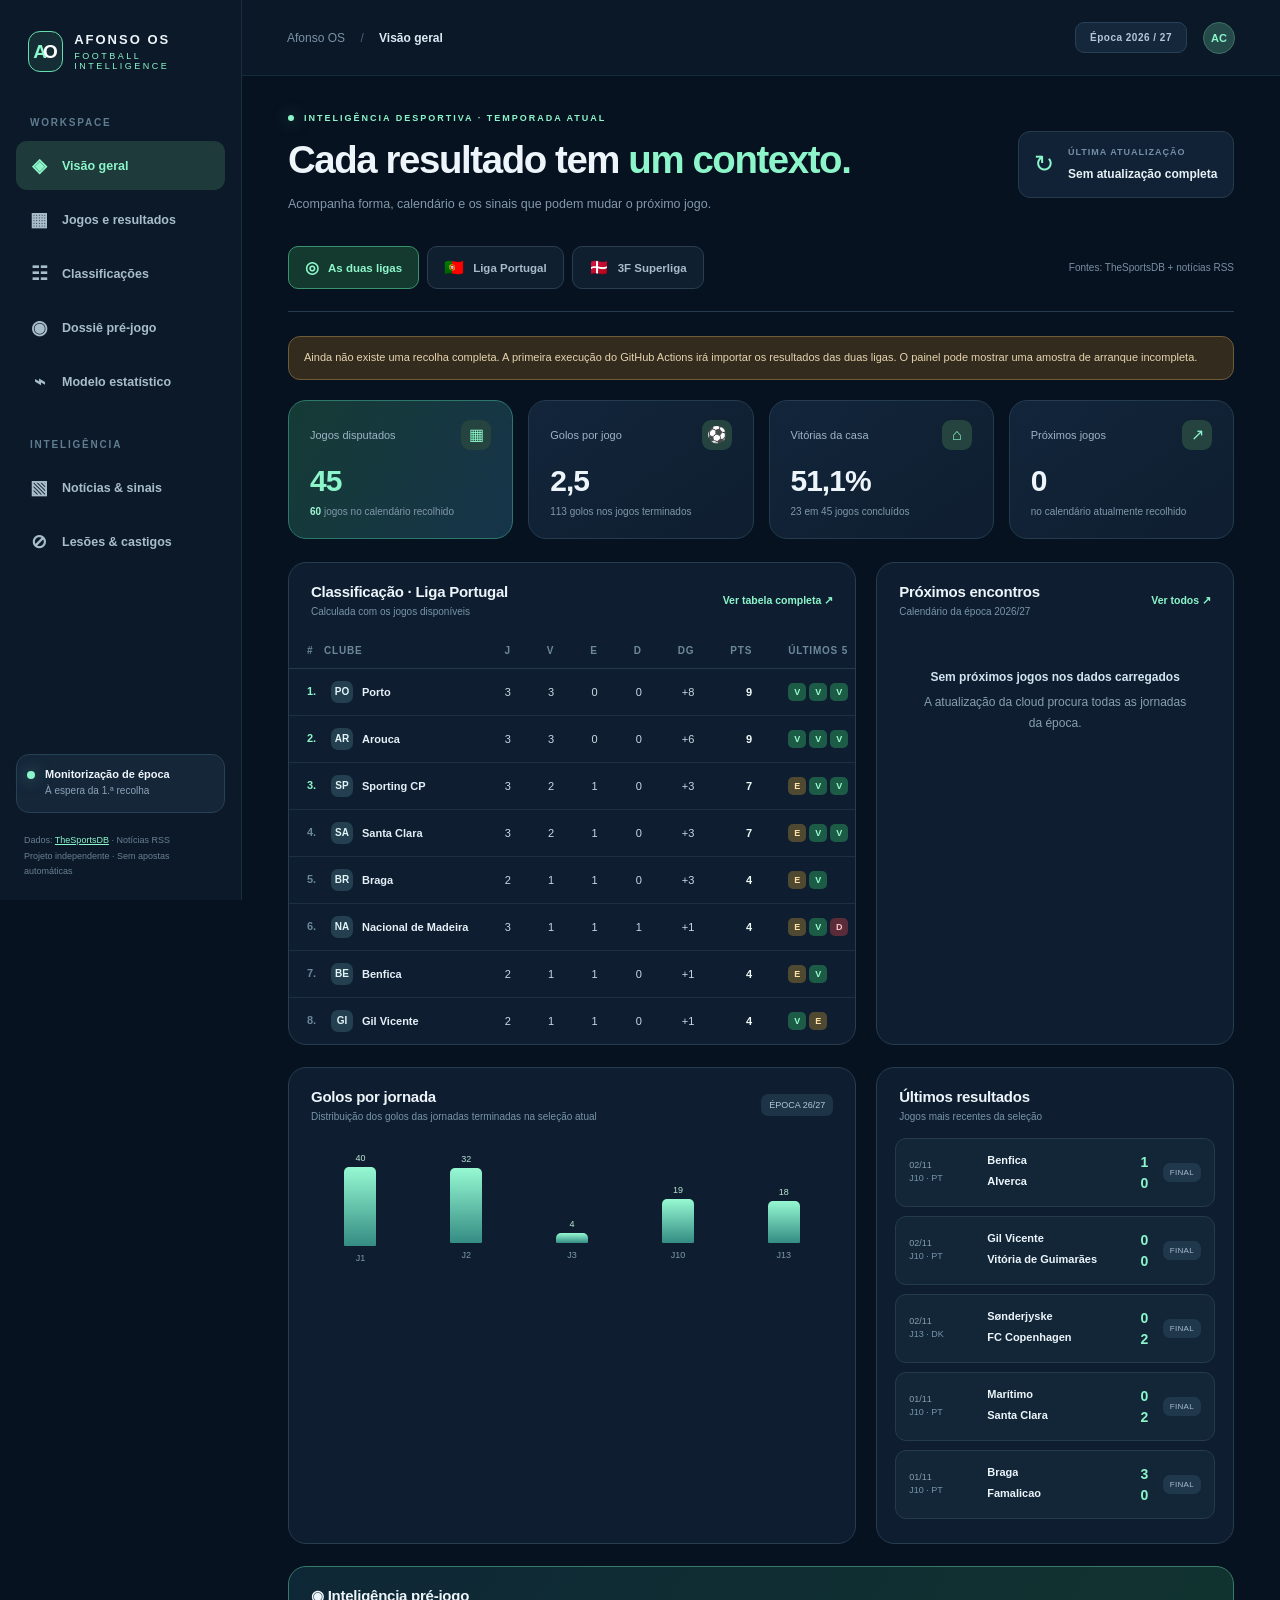
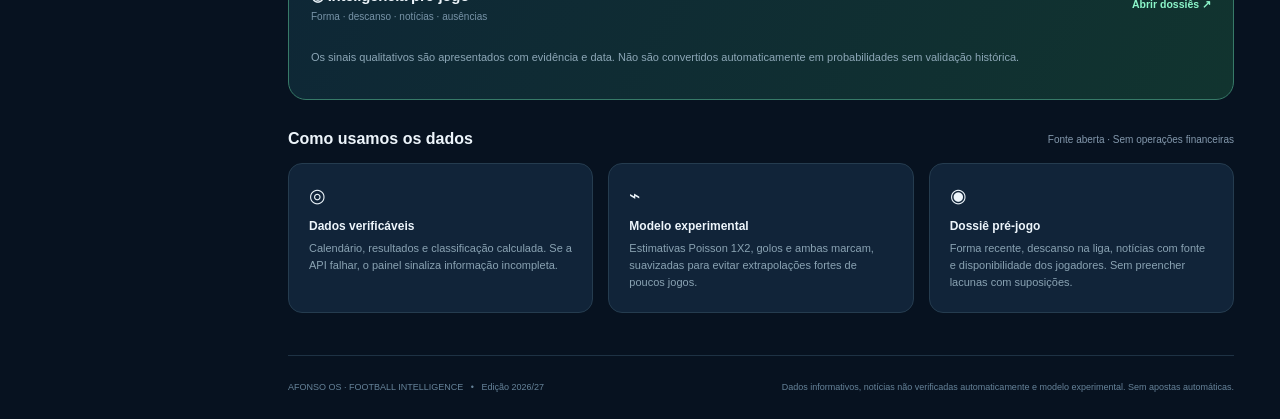
==== index.html @ 3fc18c23 "Add Football Intelligence standalone preview" ====
<!doctype html>
<html lang="pt-PT">
<head>
  <meta charset="utf-8" />
  <meta name="viewport" content="width=device-width,initial-scale=1,viewport-fit=cover" />
  <meta name="theme-color" content="#081220" />
  <meta name="description" content="Afonso OS Football Lab — dados pré-jogo: resultados, forma, descanso, notícias, lesões e castigos nas ligas portuguesa e dinamarquesa." />
  <title>Afonso OS · Football Lab 26/27</title>
  <style>:root{--bg:#071220;--panel:#0e1d2e;--panel2:#12243a;--edge:#22374b;--text:#edf5fb;--muted:#8398ac;--mint:#8cf6ca;--mintdark:#164538;--gold:#e7bd78;--navy:#0a1726;--red:#ff9d9d;--radius:18px}*{box-sizing:border-box}html{scroll-behavior:smooth}body{margin:0;background:var(--bg);color:var(--text);font-family:Inter,-apple-system,BlinkMacSystemFont,"Segoe UI",Arial,sans-serif;-webkit-font-smoothing:antialiased}button,input,select{font:inherit}button{cursor:pointer}a{color:var(--mint)}.shell{min-height:100vh;display:flex}.sidebar{width:242px;background:#0c1929;border-right:1px solid #1a2d40;flex-shrink:0;display:flex;flex-direction:column;padding:28px 16px 20px;position:sticky;top:0;height:100vh}.brand{display:flex;align-items:center;gap:11px;padding:3px 12px 41px}.brand-symbol{display:flex;align-items:center;justify-content:center;width:41px;height:41px;border:1px solid #66dcb0;border-radius:12px;color:#8cf6ca;font-weight:900;font-size:19px;letter-spacing:-4px;padding-right:4px;background:#152e35}.brand-symbol span{color:white}.brand b{font-size:13px;letter-spacing:2px;display:block}.brand small{display:block;font-size:9px;letter-spacing:2.5px;color:var(--mint);margin-top:4px}.side-group-label{padding:0 14px;color:#5f7c91;font-size:10px;letter-spacing:1.8px;font-weight:750;margin:4px 0 13px}.side-nav{display:flex;flex-direction:column;gap:5px;margin-bottom:29px}.nav-item{text-align:left;display:flex;align-items:center;gap:14px;width:100%;padding:13px 14px;border-radius:11px;background:transparent;color:#a8bdca;border:0;font-size:12.5px;font-weight:600}.nav-item:hover{background:#172a3d;color:white}.nav-item.active{background:#1e3a3a;color:var(--mint)}.nicon{font-size:19px;display:inline-flex;align-items:center;justify-content:center;width:18px;font-weight:600}.integration-dot{margin-left:auto;width:7px;height:7px;border:1px solid #efc06b;border-radius:50%}.side-bottom{margin-top:auto}.status-card{display:flex;align-items:start;gap:10px;background:#152639;border:1px solid #264057;border-radius:13px;padding:13px 10px}.status-card b{font-size:11px;display:block}.status-card small{color:#8ba3b7;font-size:10px;line-height:1.6;margin-top:3px;display:block}.pulse,.live-indicator{width:8px;height:8px;border-radius:50%;background:var(--mint);box-shadow:0 0 15px #57deb889;display:inline-block;flex-shrink:0;margin-top:3px}.sidebar-note{font-size:9px;color:#688092;line-height:1.75;padding:20px 8px 0}.main{min-width:0;width:calc(100% - 242px)}.topbar{height:76px;border-bottom:1px solid #172b3e;display:flex;align-items:center;justify-content:space-between;padding:0 45px;background:#0b1828}.breadcrumb{font-size:12px;color:#7b92a6}.breadcrumb span{margin:0 12px;color:#476178}.breadcrumb b{font-weight:600;color:#dceaf4}.top-right,.top-left{display:flex;align-items:center;gap:16px}.pill{display:inline-flex;border-radius:9px;padding:9px 14px;font-size:10px;letter-spacing:.5px;font-weight:750}.pill.pale{background:#15283b;border:1px solid #284057;color:#b3c7d8}.avatar{height:32px;width:32px;border-radius:50%;background:#244b49;color:var(--mint);display:flex;align-items:center;justify-content:center;font-size:11px;font-weight:700;border:1px solid #3f7166}.content{max-width:1470px;margin:auto;padding:37px 46px 25px}.intro{display:flex;justify-content:space-between;align-items:center;gap:20px;margin-bottom:31px}.eyebrow{font-size:9px;color:var(--mint);letter-spacing:2px;font-weight:800;display:flex;align-items:center;gap:10px;margin-bottom:15px}.eyebrow .live-indicator{width:6px;height:6px;margin:0}h1{font-size:clamp(27px,3vw,39px);letter-spacing:-1.4px;line-height:1.17;margin:0 0 11px;font-weight:780}h1 em{font-style:normal;color:var(--mint)}.intro p{font-size:12.5px;color:var(--muted);margin:0;line-height:1.7}.sync-card{display:flex;align-items:center;gap:14px;min-width:216px;border:1px solid #263a4b;background:#112236;border-radius:12px;padding:15px}.sync-icon{font-size:24px;color:var(--mint)}.sync-card small{display:block;color:#7490a6;font-size:9px;font-weight:800;letter-spacing:1px;margin-bottom:7px}.sync-card strong{font-size:12px;color:#e6f1f5;font-weight:600}.league-filter{border-bottom:1px solid #273c4e;display:flex;align-items:center;gap:8px;padding-bottom:22px;margin-bottom:24px;flex-wrap:wrap}.league-pill{border:1px solid #2b3e50;border-radius:10px;background:#101f30;color:#a7bbcb;display:flex;align-items:center;gap:9px;padding:11px 16px;font-size:11.5px;font-weight:650}.league-pill.active{background:#14392f;color:var(--mint);border-color:#3a936c}.league-pill:hover{border-color:#67b89d}.league-flag{font-size:16px}.league-spacer{flex:1}.small-source{font-size:10px;color:#7990a4}.cards{display:grid;grid-template-columns:repeat(4,minmax(0,1fr));gap:15px;margin:20px 0 23px}.stat-card{background:linear-gradient(145deg,#12253a,#0f1e30);border:1px solid #253c4e;border-radius:var(--radius);padding:19px 21px;min-width:0;position:relative;overflow:hidden}.stat-card .stat-top{font-size:11px;color:#9cb4c5;display:flex;justify-content:space-between;align-items:center;gap:8px}.stat-icon{width:30px;height:30px;display:flex;align-items:center;justify-content:center;border-radius:9px;background:#25433f;color:var(--mint);font-size:16px}.stat-num{font-size:30px;font-weight:780;letter-spacing:-1px;margin:14px 0 7px}.stat-detail{color:#7f98aa;font-size:10px;line-height:1.4}.stat-detail b{color:#a0f9d4}.stat-card.featured{background:linear-gradient(120deg,#153b35,#16344a);border-color:#2e786b}.stat-card.featured .stat-num{color:var(--mint)}.split{display:grid;grid-template-columns:minmax(0,1.35fr) minmax(285px,.85fr);gap:20px;margin-bottom:22px}.panel{border:1px solid #273c4f;border-radius:var(--radius);background:#0e1e30;overflow:hidden;min-width:0}.panel-header{padding:20px 22px 16px;display:flex;align-items:center;justify-content:space-between;gap:12px}.panel-header h2{font-size:15px;letter-spacing:-.25px;font-weight:720;margin:0}.panel-header p{font-size:10px;color:#7894a8;margin:6px 0 0}.link-button{border:0;background:none;color:var(--mint);font-size:10.5px;font-weight:700;padding:6px 0;white-space:nowrap}.table-scroll{overflow-x:auto;width:100%}table{border-collapse:collapse;width:100%;white-space:nowrap;text-align:left}th{font-size:10px;text-transform:uppercase;letter-spacing:.8px;color:#6e889b;padding:12px 18px;border-bottom:1px solid #24394b;font-weight:750}td{padding:12px 18px;border-bottom:1px solid #1c3042;font-size:11px;color:#c8d9e5}tr:last-child td{border-bottom:0}tbody tr:hover{background:#14283b}td.team-cell{font-weight:730;color:#e4eff7}.rank{color:#6b889c;font-weight:700;display:inline-block;min-width:24px}.rank.top{color:var(--mint)}.tiny-shield{height:22px;width:22px;min-width:22px;display:inline-flex;align-items:center;justify-content:center;background:#233f50;border-radius:7px;font-size:10px;font-weight:800;color:#e2f4f6;margin-right:9px}.team-name{display:inline-flex;align-items:center}.text-right{text-align:right}.points{font-weight:800;color:#eff9f4}.form-cell{display:flex;gap:3px}.form-dot{width:18px;height:18px;border-radius:5px;display:inline-flex;align-items:center;justify-content:center;font-size:9px;font-weight:800;background:#314556;color:#d5e6ef}.form-dot.w{background:#1c5b46;color:#9bffd0}.form-dot.l{background:#5a2c3a;color:#ffc1c3}.form-dot.d{background:#4f4931;color:#ffe0a5}.match-list{padding:0 18px 15px}.match-item{display:flex;align-items:center;gap:10px;border:1px solid #233b4b;border-radius:11px;background:#122638;margin-bottom:9px;padding:15px 13px;min-width:0}.match-date{font-size:9px;line-height:1.5;color:#869fb0;width:68px;flex-shrink:0}.match-clubs{min-width:0;flex:1;font-size:11px;font-weight:700;display:grid;gap:5px}.match-clubs div{display:flex;justify-content:space-between;gap:12px;min-width:0}.match-clubs strong{overflow:hidden;text-overflow:ellipsis;white-space:nowrap}.score{font-size:14px;font-weight:800;color:var(--mint);min-width:17px;text-align:center}.match-pill{font-size:8px;letter-spacing:.3px;color:#a3bad0;background:#20384c;padding:5px 7px;border-radius:7px}.match-league{font-size:9px;color:#7895aa}.empty{padding:34px 24px;color:#879fb1;font-size:12px;text-align:center;line-height:1.7}.empty b{display:block;color:#d0e5f0;margin-bottom:5px}.section-heading{display:flex;justify-content:space-between;align-items:center;gap:10px;margin:30px 0 15px}.section-heading h2{font-size:16px;margin:0}.section-heading small{color:var(--muted);font-size:10px}.insights{display:grid;grid-template-columns:repeat(3,minmax(0,1fr));gap:15px;margin-bottom:24px}.insight-card{border-radius:14px;background:#112439;border:1px solid #253c4f;padding:20px;min-height:148px}.insight-icon{font-size:19px;margin-bottom:12px}.insight-card h3{font-size:12px;font-weight:750;margin:0 0 7px}.insight-card p{font-size:11px;color:#8aa3b3;line-height:1.55;margin:0}.warning{border:1px solid #6e5b37;border-radius:12px;padding:12px 15px;background:#332b1e;color:#e6d4af;font-size:11px;line-height:1.6;margin:4px 0 20px}.warning.hidden{display:none}.footer{display:flex;align-items:center;justify-content:space-between;gap:10px;border-top:1px solid #1e3244;margin-top:42px;padding-top:24px;font-size:9px;line-height:1.6;color:#668399}.dot-separator{margin:0 5px}.toolbar{display:flex;justify-content:space-between;align-items:center;gap:12px;margin-bottom:18px;flex-wrap:wrap}.searchbox,.filter-select,.input{background:#13273b;border:1px solid #304458;color:#e6f1f6;border-radius:10px;padding:11px 12px;font-size:12px;outline:none}.searchbox{width:260px;max-width:100%}.filter-select{min-width:145px}.input{width:100%}.searchbox:focus,.filter-select:focus,.input:focus{border-color:#79d9b2}.input::placeholder{color:#718da2}.grid-2{display:grid;grid-template-columns:1fr 1fr;gap:18px}.pill-label{border-radius:8px;padding:6px 9px;font-size:9px;font-weight:700;color:#adf1d4;background:#1b473a;display:inline-block}.subhead{font-size:13px;color:#e6f5fb;font-weight:750;margin:0 0 8px}.muted{font-size:11px;line-height:1.6;color:#8da7b7}.body-pad{padding:22px}.choice-label{display:block;font-size:10px;color:#9fb5c3;font-weight:650;margin:0 0 8px}.field{margin-bottom:16px}.primary-button{background:#88f3c4;border:1px solid #88f3c4;color:#0b2720;border-radius:10px;font-size:11px;padding:12px 17px;font-weight:800}.primary-button:hover{background:#aafcdb}.secondary-button{background:#172d40;color:#c9e1e9;border:1px solid #345064;border-radius:10px;font-size:11px;padding:12px 17px;font-weight:750}.secondary-button:hover{background:#204158}.prob-row{display:grid;grid-template-columns:77px 1fr 50px;align-items:center;gap:12px;margin:17px 0;font-size:11px}.prob-bar{background:#23394b;height:10px;border-radius:99px;overflow:hidden}.prob-bar>span{display:block;background:linear-gradient(90deg,#469a87,#8bf6ca);height:100%;border-radius:99px}.prob-row b{text-align:right}.callout{padding:17px;background:#17302e;border:1px solid #31594e;border-radius:12px;color:#b9e9dc;font-size:11px;line-height:1.6}.link-external{display:inline-flex;align-items:center;gap:8px;border:1px solid #446b59;background:#193c32;color:#9af7cc;border-radius:10px;padding:12px 15px;font-size:11px;font-weight:800;text-decoration:none}.link-external:hover{background:#285c4b}.odds-grid{display:grid;grid-template-columns:repeat(3,1fr);gap:12px}.odds-grid label{font-size:10px;color:#98afbd;display:block}.odds-grid input{margin-top:8px}.ev-output{margin-top:17px}.ev-item{display:flex;justify-content:space-between;align-items:center;padding:12px 0;border-bottom:1px solid #274354;font-size:11px}.ev-item:last-child{border-bottom:none}.ev-item b{font-weight:850}.negative{color:#ffaaa6}.positive{color:#95f5c3}.chart-bars{display:flex;align-items:end;gap:7px;height:125px;padding:10px 0 0}.chart-bar-wrap{display:flex;flex-direction:column;align-items:center;flex:1;height:100%;min-width:0;justify-content:end}.chart-bar{width:100%;max-width:32px;min-height:3px;background:linear-gradient(180deg,#96f9d2,#348c83);border-radius:5px 5px 1px 1px}.chart-label{height:18px;font-size:9px;margin-top:7px;color:#7f9aac;white-space:nowrap}.chart-val{font-size:9px;color:#bce4d3;margin-bottom:4px}.tag{font-size:9px;background:#1d3447;padding:6px 8px;border-radius:7px;color:#aec6d6}.detail-stack{display:flex;gap:7px;flex-wrap:wrap;margin-bottom:12px}.section-row{display:flex;justify-content:space-between;gap:12px;align-items:center;margin-bottom:9px}.mobile-only{display:none}.table-chip{font-size:9px;color:#a9bfce;border:1px solid #345066;border-radius:7px;padding:4px 7px}.model-note{margin-top:20px}.stat-caption{font-size:10px;color:#7d98aa;margin-top:7px}.big-prob{display:flex;gap:12px;margin:14px 0 20px}.big-prob>div{flex:1;background:#193045;border:1px solid #2e495a;padding:13px;border-radius:10px;text-align:center}.big-prob b{display:block;font-size:21px;color:#a4f5d1;margin-bottom:4px}.big-prob small{font-size:10px;color:#9cb6c4}.result-score{font-weight:900;color:#e6f7eb;font-size:14px}.limit-note{color:#e6c48c;background:#3d3223;border:1px solid #6b5537;border-radius:10px;padding:13px;font-size:11px;line-height:1.7}.nowrap{white-space:nowrap}
@media(max-width:1160px){.content{padding:29px}.topbar{padding:0 29px}.cards{grid-template-columns:repeat(2,minmax(0,1fr))}.split{grid-template-columns:1fr}.insights{grid-template-columns:1fr 1fr}.sync-card{min-width:190px}}
@media(max-width:800px){.sidebar{position:fixed;z-index:15;top:0;left:0;transform:translateX(-101%);transition:transform .2s;box-shadow:20px 0 60px #0008}.sidebar.open{transform:translateX(0)}.main{width:100%}.mobile-only{display:inline-flex}.topbar{padding:0 18px;height:61px}.content{padding:25px 18px}.intro{align-items:flex-start}.sync-card{display:none}.breadcrumb{font-size:11px}.icon-button{border:1px solid #2e4558;border-radius:7px;padding:7px;background:#183045;color:#d3e6ec}.pill.pale{font-size:9px;padding:8px}.league-pill{padding:10px 12px}.footer{flex-direction:column;align-items:start}.grid-2{grid-template-columns:1fr}}
@media(max-width:480px){h1{font-size:30px;line-height:1.2}.cards{gap:10px}.stat-card{padding:15px 12px}.stat-num{font-size:27px}.stat-top{font-size:10px}.insights{grid-template-columns:1fr}.match-date{width:54px}.panel-header{padding:18px 16px}.odds-grid{gap:6px}.odds-grid input{padding:9px 6px}.content{padding:22px 13px}.league-filter{gap:7px}.league-pill{font-size:10px}.league-spacer,.small-source{display:none}}

/* Football Intelligence v2 */
.intel-banner{margin:8px 0 20px;border-color:#377a68;background:linear-gradient(120deg,#0e2736,#11342f)}
.intel-callout{margin:7px 0 20px}.intel-callout b{display:block;margin-bottom:5px}
.compact-cards{grid-template-columns:repeat(2,minmax(0,1fr))}.text-status{font-size:15px!important;letter-spacing:0!important}
.intelligence-list{padding:0 17px 15px;max-height:720px;overflow:auto}
.news-item{padding:16px 7px;border-bottom:1px solid #23394b}.news-item:last-child{border:0}
.news-meta{display:flex;align-items:center;flex-wrap:wrap;gap:8px;color:#829eaf;font-size:10px;margin-bottom:9px}
.chip{display:inline-block;border:1px solid #365167;background:#1a3446;color:#c5dce7;border-radius:7px;padding:5px 8px;font-size:9px;white-space:nowrap}
.chip-dark{color:#8df2c6;background:#1d3b36;border-color:#315d50}
.news-title{font-size:12px;font-weight:750;line-height:1.5;color:#e5f8ef;text-decoration:none}.news-title:hover{text-decoration:underline}
.news-detail{font-size:10px;color:#8ca7b7;margin-top:8px;line-height:1.6}.news-detail b{color:#ecc68d}
.absence-row{padding:15px 7px;border-bottom:1px solid #23394b;display:flex;justify-content:space-between;gap:12px}
.absence-row strong{font-size:12px}.absence-info{display:flex;flex-direction:column;align-items:end;gap:7px;text-align:right}
.news-source{font-size:10px;color:#8ef1c7}.source-note{margin:15px 0;color:#7b97aa;font-size:11px;line-height:1.6}
.brief-head{border:1px solid #2f5a59;background:linear-gradient(115deg,#133d37,#143049);border-radius:14px;padding:22px;margin-bottom:18px}
.brief-head h2{font-size:22px;margin:13px 0 6px}.brief-head .versus{font-size:13px;color:#9ab2c6;padding:0 9px}
.snapshot-pair{display:grid;grid-template-columns:repeat(2,minmax(0,1fr));gap:18px;margin-bottom:18px}
.team-snapshot{background:#102438;border:1px solid #2a4154;border-radius:14px;padding:20px;min-width:0}
.team-snapshot h3{font-size:15px;margin:0 0 14px}.snap-grid{display:grid;grid-template-columns:1fr 1fr;gap:11px}
.snap-grid>div{padding:11px 12px;border-radius:9px;background:#1b3347}
.snap-grid strong{display:block;font-size:13px;color:#b5fbd9;white-space:nowrap;overflow:hidden;text-overflow:ellipsis}
.snap-grid small{display:block;font-size:9px;color:#9ab0c0;margin-top:6px;line-height:1.35}
.snap-foot{font-size:10px;color:#9fb7c7;margin-top:15px}.risk-strip{padding:10px;background:#4a3525;color:#f8d19a;font-size:10px;border-radius:8px;margin-top:12px}
@media(max-width:800px){.snapshot-pair{grid-template-columns:1fr}.absence-row{flex-direction:column}.absence-info{align-items:start;text-align:left}}
@media(max-width:480px){.compact-cards{grid-template-columns:1fr}.brief-head h2{font-size:18px}.snap-grid{gap:7px}.snap-grid>div{padding:9px}}
</style>
</head>
<body>
  <div class="shell">
    <aside class="sidebar" id="sidebar">
      <div class="brand"><div class="brand-symbol">A<span>O</span></div><div><b>AFONSO OS</b><small>FOOTBALL INTELLIGENCE</small></div></div>
      <div class="side-group-label">WORKSPACE</div>
      <nav class="side-nav" aria-label="Navegação principal">
        <button class="nav-item active" data-view="overview"><span class="nicon">◈</span> Visão geral</button>
        <button class="nav-item" data-view="matches"><span class="nicon">▦</span> Jogos e resultados</button>
        <button class="nav-item" data-view="table"><span class="nicon">☷</span> Classificações</button>
        <button class="nav-item" data-view="briefings"><span class="nicon">◉</span> Dossiê pré-jogo</button>
        <button class="nav-item" data-view="model"><span class="nicon">⌁</span> Modelo estatístico</button>
      </nav>
      <div class="side-group-label">INTELIGÊNCIA</div>
      <nav class="side-nav">
        <button class="nav-item" data-view="news"><span class="nicon">▧</span> Notícias & sinais</button>
        <button class="nav-item" data-view="absences"><span class="nicon">⊘</span> Lesões & castigos</button>
      </nav>
      <div class="side-bottom">
        <div class="status-card"><span class="pulse"></span><div><b>Monitorização de época</b><small id="side-status">A carregar dados…</small></div></div>
        <div class="sidebar-note">Dados: <a href="https://www.thesportsdb.com/" target="_blank" rel="noopener noreferrer">TheSportsDB</a> · Notícias RSS<br/>Projeto independente · Sem apostas automáticas</div>
      </div>
    </aside>

    <main class="main">
      <header class="topbar">
        <div class="top-left"><button id="menu-button" class="icon-button mobile-only" aria-label="Abrir menu">☰</button><div class="breadcrumb">Afonso OS <span>/</span> <b id="view-breadcrumb">Visão geral</b></div></div>
        <div class="top-right"><span class="pill pale">Época 2026 / 27</span><span class="avatar">AC</span></div>
      </header>
      <div class="content">
        <section class="intro">
          <div><div class="eyebrow"><span class="live-indicator"></span> INTELIGÊNCIA DESPORTIVA · TEMPORADA ATUAL</div><h1 id="page-title">A tua visão do futebol, <em>baseada em dados.</em></h1><p id="page-subtitle">Conhece os fatores que podem alterar um jogo: forma, descanso, notícias e disponibilidade dos jogadores.</p></div>
          <div class="sync-card"><span class="sync-icon">↻</span><div><small>ÚLTIMA ATUALIZAÇÃO</small><strong id="updated-at">A verificar…</strong></div></div>
        </section>

        <div class="league-filter" role="group" aria-label="Filtrar competição">
          <button data-league="all" class="league-pill active"><span class="league-flag">◎</span> As duas ligas</button>
          <button data-league="pt" class="league-pill"><span class="league-flag">🇵🇹</span> Liga Portugal</button>
          <button data-league="dk" class="league-pill"><span class="league-flag">🇩🇰</span> 3F Superliga</button>
          <span class="league-spacer"></span><span class="small-source">Fontes: TheSportsDB + notícias RSS</span>
        </div>

        <div id="warning" class="warning hidden" role="status"></div>
        <div id="view"></div>
        <footer class="footer"><span>AFONSO OS · FOOTBALL INTELLIGENCE <span class="dot-separator">•</span> Edição 2026/27</span><span>Dados informativos, notícias não verificadas automaticamente e modelo experimental. Sem apostas automáticas.</span></footer>
      </div>
    </main>
  </div>
  <script>window.FOOTBALL_LAB_DATA = {"schema": 1, "season": "2026-2027", "source": {"name": "TheSportsDB", "url": "https://www.thesportsdb.com/", "api": "v1 gratuita"}, "updated_at": null, "preview_retrieved_at": "2026-11-05", "leagues": {"pt": {"id": 4344, "name": "Liga Portugal Betclic", "country": "Portugal", "events": [{"id": "2513940", "date": "2026-08-07", "utc": "", "round": 1, "home": "Estoril Praia", "away": "Famalicao", "home_score": 1, "away_score": 1, "finished": true}, {"id": "2513936", "date": "2026-08-08", "utc": "", "round": 1, "home": "Marítimo", "away": "Casa Pia", "home_score": 1, "away_score": 0, "finished": true}, {"id": "2513938", "date": "2026-08-08", "utc": "", "round": 1, "home": "Vitória de Guimarães", "away": "Arouca", "home_score": 0, "away_score": 1, "finished": true}, {"id": "2513942", "date": "2026-08-08", "utc": "", "round": 1, "home": "Estrela Amadora", "away": "Sporting CP", "home_score": 2, "away_score": 2, "finished": true}, {"id": "2513934", "date": "2026-08-09", "utc": "", "round": 1, "home": "Benfica", "away": "Académico de Viseu", "home_score": 2, "away_score": 2, "finished": true}, {"id": "2513935", "date": "2026-08-09", "utc": "", "round": 1, "home": "Porto", "away": "Alverca", "home_score": 2, "away_score": 0, "finished": true}, {"id": "2513937", "date": "2026-08-09", "utc": "", "round": 1, "home": "Moreirense", "away": "Braga", "home_score": 2, "away_score": 2, "finished": true}, {"id": "2513941", "date": "2026-08-09", "utc": "", "round": 1, "home": "Gil Vicente", "away": "Rio Ave", "home_score": 1, "away_score": 0, "finished": true}, {"id": "2513939", "date": "2026-08-10", "utc": "", "round": 1, "home": "Santa Clara", "away": "Nacional de Madeira", "home_score": 2, "away_score": 2, "finished": true}, {"id": "2513946", "date": "2026-08-14", "utc": "", "round": 2, "home": "Sporting CP", "away": "Vitória de Guimarães", "home_score": 3, "away_score": 2, "finished": true}, {"id": "2513945", "date": "2026-08-15", "utc": "", "round": 2, "home": "Rio Ave", "away": "Porto", "home_score": 0, "away_score": 2, "finished": true}, {"id": "2513947", "date": "2026-08-15", "utc": "", "round": 2, "home": "Académico de Viseu", "away": "Santa Clara", "home_score": 0, "away_score": 1, "finished": true}, {"id": "2513951", "date": "2026-08-15", "utc": "", "round": 2, "home": "Alverca", "away": "Estrela Amadora", "home_score": 2, "away_score": 2, "finished": true}, {"id": "2513944", "date": "2026-08-16", "utc": "", "round": 2, "home": "Nacional de Madeira", "away": "Estoril Praia", "home_score": 2, "away_score": 0, "finished": true}, {"id": "2513948", "date": "2026-08-16", "utc": "", "round": 2, "home": "Arouca", "away": "Moreirense", "home_score": 4, "away_score": 0, "finished": true}, {"id": "2514023", "date": "2026-10-30", "utc": "", "round": 10, "home": "Casa Pia", "away": "Sporting CP", "home_score": 0, "away_score": 2, "finished": true}, {"id": "2514016", "date": "2026-10-31", "utc": "", "round": 10, "home": "Porto", "away": "Estoril Praia", "home_score": 4, "away_score": 0, "finished": true}, {"id": "2514018", "date": "2026-10-31", "utc": "", "round": 10, "home": "Moreirense", "away": "Estrela Amadora", "home_score": 2, "away_score": 1, "finished": true}, {"id": "2514017", "date": "2026-11-01", "utc": "", "round": 10, "home": "Marítimo", "away": "Santa Clara", "home_score": 0, "away_score": 2, "finished": true}, {"id": "2514019", "date": "2026-11-01", "utc": "", "round": 10, "home": "Braga", "away": "Famalicao", "home_score": 3, "away_score": 0, "finished": true}, {"id": "2514020", "date": "2026-11-01", "utc": "", "round": 10, "home": "Académico de Viseu", "away": "Rio Ave", "home_score": 2, "away_score": 1, "finished": true}, {"id": "2514021", "date": "2026-11-01", "utc": "", "round": 10, "home": "Arouca", "away": "Nacional de Madeira", "home_score": 1, "away_score": 0, "finished": true}, {"id": "2514015", "date": "2026-11-02", "utc": "", "round": 10, "home": "Benfica", "away": "Alverca", "home_score": 1, "away_score": 0, "finished": true}, {"id": "2514022", "date": "2026-11-02", "utc": "", "round": 10, "home": "Gil Vicente", "away": "Vitória de Guimarães", "home_score": 0, "away_score": 0, "finished": true}, {"id": "2514030", "date": "2026-11-06", "utc": "", "round": 11, "home": "Famalicao", "away": "Arouca", "home_score": null, "away_score": null, "finished": false}, {"id": "2514025", "date": "2026-11-07", "utc": "", "round": 11, "home": "Nacional de Madeira", "away": "Académico de Viseu", "home_score": null, "away_score": null, "finished": false}, {"id": "2514028", "date": "2026-11-07", "utc": "", "round": 11, "home": "Sporting CP", "away": "Moreirense", "home_score": null, "away_score": null, "finished": false}, {"id": "2514031", "date": "2026-11-07", "utc": "", "round": 11, "home": "Alverca", "away": "Casa Pia", "home_score": null, "away_score": null, "finished": false}, {"id": "2514024", "date": "2026-11-08", "utc": "", "round": 11, "home": "Vitória de Guimarães", "away": "Porto", "home_score": null, "away_score": null, "finished": false}, {"id": "2514026", "date": "2026-11-08", "utc": "", "round": 11, "home": "Rio Ave", "away": "Braga", "home_score": null, "away_score": null, "finished": false}, {"id": "2514027", "date": "2026-11-08", "utc": "", "round": 11, "home": "Santa Clara", "away": "Gil Vicente", "home_score": null, "away_score": null, "finished": false}, {"id": "2514029", "date": "2026-11-08", "utc": "", "round": 11, "home": "Estoril Praia", "away": "Marítimo", "home_score": null, "away_score": null, "finished": false}, {"id": "2514032", "date": "2026-11-08", "utc": "", "round": 11, "home": "Estrela Amadora", "away": "Benfica", "home_score": null, "away_score": null, "finished": false}], "rounds_ok": 0, "rounds_failed": [], "partial": true, "preview_only": true}, "dk": {"id": 4340, "name": "3F Superliga", "country": "Dinamarca", "events": [{"id": "2481792", "date": "2026-07-24", "utc": "", "round": 1, "home": "Viborg", "away": "Odense BK", "home_score": 1, "away_score": 0, "finished": true}, {"id": "2481793", "date": "2026-07-25", "utc": "", "round": 1, "home": "AGF Aarhus", "away": "Brøndby", "home_score": 1, "away_score": 1, "finished": true}, {"id": "2481794", "date": "2026-07-26", "utc": "", "round": 1, "home": "Sønderjyske", "away": "FC Midtjylland", "home_score": 2, "away_score": 3, "finished": true}, {"id": "2481796", "date": "2026-07-26", "utc": "", "round": 1, "home": "AC Horsens", "away": "FC Nordsjælland", "home_score": 1, "away_score": 1, "finished": true}, {"id": "2481797", "date": "2026-07-26", "utc": "", "round": 1, "home": "FC Copenhagen", "away": "Lyngby", "home_score": 3, "away_score": 2, "finished": true}, {"id": "2481795", "date": "2026-07-27", "utc": "", "round": 1, "home": "Randers FC", "away": "Silkeborg IF", "home_score": 1, "away_score": 1, "finished": true}, {"id": "2481798", "date": "2026-08-01", "utc": "", "round": 2, "home": "Lyngby", "away": "AGF Aarhus", "home_score": 2, "away_score": 2, "finished": true}, {"id": "2481799", "date": "2026-08-02", "utc": "", "round": 2, "home": "FC Midtjylland", "away": "AC Horsens", "home_score": 2, "away_score": 1, "finished": true}, {"id": "2481800", "date": "2026-08-02", "utc": "", "round": 2, "home": "FC Nordsjælland", "away": "Randers FC", "home_score": 1, "away_score": 0, "finished": true}, {"id": "2481801", "date": "2026-08-02", "utc": "", "round": 2, "home": "Brøndby", "away": "Viborg", "home_score": 1, "away_score": 0, "finished": true}, {"id": "2481802", "date": "2026-08-02", "utc": "", "round": 2, "home": "Silkeborg IF", "away": "FC Copenhagen", "home_score": 1, "away_score": 3, "finished": true}, {"id": "2481803", "date": "2026-08-03", "utc": "", "round": 2, "home": "Odense BK", "away": "Sønderjyske", "home_score": 1, "away_score": 0, "finished": true}, {"id": "2481804", "date": "2026-08-07", "utc": "", "round": 3, "home": "Sønderjyske", "away": "Viborg", "home_score": 0, "away_score": 0, "finished": true}, {"id": "2481805", "date": "2026-08-09", "utc": "", "round": 3, "home": "Randers FC", "away": "Lyngby", "home_score": 2, "away_score": 0, "finished": true}, {"id": "2481806", "date": "2026-08-09", "utc": "", "round": 3, "home": "AC Horsens", "away": "Brøndby", "home_score": 0, "away_score": 2, "finished": true}, {"id": "2481868", "date": "2026-10-30", "utc": "", "round": 13, "home": "Lyngby", "away": "Randers FC", "home_score": 2, "away_score": 1, "finished": true}, {"id": "2481865", "date": "2026-11-01", "utc": "", "round": 13, "home": "FC Nordsjælland", "away": "FC Midtjylland", "home_score": 2, "away_score": 3, "finished": true}, {"id": "2481866", "date": "2026-11-01", "utc": "", "round": 13, "home": "Odense BK", "away": "Silkeborg IF", "home_score": 4, "away_score": 1, "finished": true}, {"id": "2481867", "date": "2026-11-01", "utc": "", "round": 13, "home": "Brøndby", "away": "AGF Aarhus", "home_score": 2, "away_score": 0, "finished": true}, {"id": "2481869", "date": "2026-11-01", "utc": "", "round": 13, "home": "Viborg", "away": "AC Horsens", "home_score": 1, "away_score": 0, "finished": true}, {"id": "2481864", "date": "2026-11-02", "utc": "", "round": 13, "home": "Sønderjyske", "away": "FC Copenhagen", "home_score": 0, "away_score": 2, "finished": true}, {"id": "2481875", "date": "2026-11-06", "utc": "", "round": 14, "home": "Silkeborg IF", "away": "Lyngby", "home_score": null, "away_score": null, "finished": false}, {"id": "2481873", "date": "2026-11-07", "utc": "", "round": 14, "home": "Odense BK", "away": "Viborg", "home_score": null, "away_score": null, "finished": false}, {"id": "2481870", "date": "2026-11-08", "utc": "", "round": 14, "home": "FC Midtjylland", "away": "Sønderjyske", "home_score": null, "away_score": null, "finished": false}, {"id": "2481871", "date": "2026-11-08", "utc": "", "round": 14, "home": "FC Copenhagen", "away": "Brøndby", "home_score": null, "away_score": null, "finished": false}, {"id": "2481872", "date": "2026-11-08", "utc": "", "round": 14, "home": "Randers FC", "away": "FC Nordsjælland", "home_score": null, "away_score": null, "finished": false}, {"id": "2481874", "date": "2026-11-08", "utc": "", "round": 14, "home": "AGF Aarhus", "away": "AC Horsens", "home_score": null, "away_score": null, "finished": false}], "rounds_ok": 0, "rounds_failed": [], "partial": true, "preview_only": true}}};window.FOOTBALL_INTELLIGENCE_DATA = {"schema": 2, "season": "2026-2027", "updated_at": null, "news_updated_at": null, "news_status": "not_loaded", "news": [], "absences": [], "absences_status": "not_connected_or_unavailable", "manual_entries": 0, "sources": {"news": "Google News RSS — manchetes, não factos confirmados", "absences": "API-Football opcional; registos manuais com URL"}, "warnings": ["A recolha de notícias não foi executada nesta demonstração. Não estão confirmadas lesões ou castigos. Configure a fonte de ausências para obter informação."]};</script><script>/* Afonso OS Football Lab · 2026/27
 * Dados de pré-jogo, RSS de notícias, ausências verificáveis e modelo Poisson exploratório.
 * Não comunica nem opera contas de apostas.
 */
(() => {
  'use strict';
  const $ = (sel, parent = document) => parent.querySelector(sel);
  const $$ = (sel, parent = document) => [...parent.querySelectorAll(sel)];
  const safe = (value) => String(value == null ? '' : value).replace(/[&<>"']/g, c => ({'&':'&amp;','<':'&lt;','>':'&gt;','"':'&quot;',"'":'&#39;'}[c]));
  const numberPT = new Intl.NumberFormat('pt-PT', {maximumFractionDigits: 1});
  const percent = v => `${numberPT.format(v * 100)}%`;
  const formatDate = str => {
    if (!str) return '—';
    const d = new Date(`${str.slice(0,10)}T12:00:00Z`);
    return Number.isFinite(d.valueOf()) ? d.toLocaleDateString('pt-PT', {day:'2-digit',month:'short'}) : '—';
  };
  const fullDate = str => {
    const date = new Date(str);
    return Number.isFinite(date.valueOf()) ? date.toLocaleString('pt-PT', {day:'2-digit',month:'short',year:'numeric',hour:'2-digit',minute:'2-digit',timeZone:'Europe/Lisbon'}) : 'Não disponível';
  };
  const saved = (key, fallback) => { try { return localStorage.getItem(key) || fallback; } catch { return fallback; } };
  const store = (key, val) => { try { localStorage.setItem(key, val); } catch {} };
  const state = {data: null, intelligence: null, league: saved('footballlab-league','all'), view:'overview', search:'', newsFilter:'all', matchFilter:'all', modelMatch:''};
  const leagueNames = {pt:'Liga Portugal',dk:'Superliga'};
  const views = {
    overview:['Visão geral','Cada resultado tem <em>um contexto.</em>','Acompanha forma, calendário e os sinais que podem mudar o próximo jogo.'],
    matches:['Jogos e resultados','Todos os jogos. <em>Uma só vista.</em>','Resultados, calendário e jornadas da época 2026/27.'],
    table:['Classificações','Cada ponto <em>conta.</em>','Classificações calculadas a partir dos jogos efetivamente recolhidos.'],
    briefings:['Dossiê pré-jogo','O que mudou <em>antes do apito?</em>','Descanso, forma, ausências reportadas e manchetes associadas às equipas.'],
    news:['Notícias & sinais','A informação certa. <em>Com origem.</em>','Títulos recolhidos por RSS, ligados à fonte original e sujeitos a confirmação.'],
    absences:['Lesões & castigos','Disponibilidade <em>sob escrutínio.</em>','Diferencia baixa confirmada pelo fornecedor, dúvida e ausência de dados.'],
    model:['Modelo estatístico','Probabilidades, <em>não certezas.</em>','Modelo Poisson exploratório baseado em golos, sem ajuste automático de notícias.']
  };
  const isFinished = e => e.finished === true && Number.isInteger(e.home_score) && Number.isInteger(e.away_score);
  const rows = league => (state.data?.leagues?.[league]?.events || []).filter(e => e && e.home && e.away && e.date);
  function activeLeagues() { return state.league === 'all' ? ['pt','dk'] : [state.league]; }
  function games() {return activeLeagues().flatMap(lid=>rows(lid).map(e=>({...e,league:lid}))).sort((a,b)=>String(a.date).localeCompare(String(b.date)));}
  function scored() {return games().filter(isFinished);}
  function forthcoming() {return games().filter(e=>!isFinished(e) && e.date >= new Date().toISOString().slice(0,10)).sort((a,b)=>String(a.utc||a.date).localeCompare(String(b.utc||b.date)));}
  function standings(events) {
    const tab = new Map();
    const get = team => {
      if (!tab.has(team)) tab.set(team,{name:team,played:0,wins:0,draws:0,losses:0,gf:0,ga:0,points:0,form:[],home:{p:0,gf:0,ga:0},away:{p:0,gf:0,ga:0}});
      return tab.get(team);
    };
    for(const e of events){
      const h=get(e.home),a=get(e.away);
      if(!isFinished(e)) continue;
      h.played++;a.played++;h.gf+=e.home_score;h.ga+=e.away_score;a.gf+=e.away_score;a.ga+=e.home_score;
      h.home.p++;h.home.gf+=e.home_score;h.home.ga+=e.away_score;
      a.away.p++;a.away.gf+=e.away_score;a.away.ga+=e.home_score;
      if(e.home_score>e.away_score){h.wins++;h.points+=3;a.losses++;h.form.push('w');a.form.push('l');}
      else if(e.home_score<e.away_score){a.wins++;a.points+=3;h.losses++;h.form.push('l');a.form.push('w');}
      else {h.draws++;a.draws++;h.points++;a.points++;h.form.push('d');a.form.push('d');}
    }
    return [...tab.values()].filter(t=>t.played).sort((a,b)=>b.points-a.points||(b.gf-b.ga)-(a.gf-a.ga)||b.gf-a.gf||a.name.localeCompare(b.name));
  }
  function factorial(n) {let r=1;for(let i=2;i<=n;i++)r*=i;return r;}
  function poisson(k,lambda){return Math.exp(-lambda)*Math.pow(lambda,k)/factorial(k);}
  // Valores suavizados com a média do campeonato e cinco jogos anteriores implícitos.
  function predict(match, leagueEvents) {
    const completed=leagueEvents.filter(isFinished), N=completed.length;
    if(!N) return null;
    const homeMean = completed.reduce((s,e)=>s+e.home_score,0)/N;
    const awayMean = completed.reduce((s,e)=>s+e.away_score,0)/N;
    const tab = standings(completed);
    const h = tab.find(t=>t.name===match.home),a=tab.find(t=>t.name===match.away);
    if(!h||!a) return null;
    const prior=5;
    const smoothed=(sum,count,mean)=>(sum+prior*mean)/(count+prior);
    const hOff=smoothed(h.home.gf,h.home.p,homeMean);
    const aDef=smoothed(a.away.ga,a.away.p,homeMean);
    const aOff=smoothed(a.away.gf,a.away.p,awayMean);
    const hDef=smoothed(h.home.ga,h.home.p,awayMean);
    const lambdaH=Math.max(.15,Math.min(4.1,(hOff*aDef)/Math.max(.5,homeMean)));
    const lambdaA=Math.max(.15,Math.min(4.1,(aOff*hDef)/Math.max(.5,awayMean)));
    let p1=0,px=0,p2=0,over=0,btts=0,total=0;
    for(let i=0;i<=12;i++)for(let j=0;j<=12;j++){
      const p=poisson(i,lambdaH)*poisson(j,lambdaA);total+=p;
      if(i>j)p1+=p;else if(i===j)px+=p;else p2+=p;
      if(i+j>=3)over+=p;
      if(i>0&&j>0)btts+=p;
    }
    const count=Math.min(h.played,a.played);
    return {p1:p1/total,px:px/total,p2:p2/total,over:over/total,btts:btts/total,
      lambdaH,lambdaA,homeMatches:h.played,awayMatches:a.played,leagueMatches:N,
      note:count<10?'Amostra reduzida — baixa confiança':count<20?'Amostra ainda limitada':'Estimativa sujeita a erros e vieses'};
  }
  function getStats(){const finished=scored(),all=games(),g=finished.reduce((sum,e)=>sum+e.home_score+e.away_score,0);
    return {finished:finished.length,goals:g,avg:finished.length?g/finished.length:0,
      homeWon:finished.filter(e=>e.home_score>e.away_score).length,
      draws:finished.filter(e=>e.home_score===e.away_score).length,
      awayWon:finished.filter(e=>e.home_score<e.away_score).length,
      upcoming:forthcoming().length,loaded:all.length};}
  function tableMarkup(e, max=9){const teams=standings(e);if(!teams.length)return `<div class="empty"><b>A recolher resultados</b>A tabela aparece assim que existirem jogos terminados.</div>`;
    return `<div class="table-scroll"><table><thead><tr><th># &nbsp; Clube</th><th class="text-right">J</th><th class="text-right">V</th><th class="text-right">E</th><th class="text-right">D</th><th class="text-right">DG</th><th class="text-right">PTS</th><th>Últimos 5</th></tr></thead><tbody>${teams.slice(0,max).map((t,i)=>`<tr><td class="team-cell"><span class="rank ${i<3?'top':''}">${i+1}.</span><span class="team-name"><span class="tiny-shield">${safe(t.name.slice(0,2).toUpperCase())}</span>${safe(t.name)}</span></td><td class="text-right">${t.played}</td><td class="text-right">${t.wins}</td><td class="text-right">${t.draws}</td><td class="text-right">${t.losses}</td><td class="text-right">${(t.gf-t.ga)>0?'+':''}${t.gf-t.ga}</td><td class="text-right points">${t.points}</td><td><span class="form-cell">${t.form.slice(-5).map(x=>`<span class="form-dot ${x}">${x==='w'?'V':x==='d'?'E':'D'}</span>`).join('')}</span></td></tr>`).join('')}</tbody></table></div>`;}
  const matchRow=(e,includeLeague=true)=>`<div class="match-item"><div class="match-date">${formatDate(e.date)}<br/><span class="match-league">J${e.round||'—'}${includeLeague?' · '+safe((e.league||'').toUpperCase()):''}</span></div><div class="match-clubs"><div><strong>${safe(e.home)}</strong><span class="score">${isFinished(e)?e.home_score:'–'}</span></div><div><strong>${safe(e.away)}</strong><span class="score">${isFinished(e)?e.away_score:'–'}</span></div></div><span class="match-pill">${isFinished(e)?'FINAL':'POR JOGAR'}</span></div>`;
  function overview(){const s=getStats(),finish=scored(),next=forthcoming().slice(0,5), last=[...finish].sort((a,b)=>String(b.date).localeCompare(String(a.date))).slice(0,5);
    const chosen = state.league === 'all'?'pt':state.league;
    const lg = state.data?.leagues?.[chosen];
    const table = rows(chosen);
    const rounds = [...new Set(finish.map(e=>e.round).filter(Boolean))].sort((a,b)=>a-b).slice(-9);
    const bars = rounds.map(n=>({n,v:finish.filter(e=>e.round===n).reduce((a,e)=>a+e.home_score+e.away_score,0)}));
    const max=Math.max(1,...bars.map(b=>b.v));
    return `<div class="cards">
      <div class="stat-card featured"><div class="stat-top">Jogos disputados <span class="stat-icon">▦</span></div><div class="stat-num">${s.finished}</div><div class="stat-detail"><b>${s.loaded}</b> jogos no calendário recolhido</div></div>
      <div class="stat-card"><div class="stat-top">Golos por jogo <span class="stat-icon">⚽</span></div><div class="stat-num">${numberPT.format(s.avg)}</div><div class="stat-detail">${s.goals} golos nos jogos terminados</div></div>
      <div class="stat-card"><div class="stat-top">Vitórias da casa <span class="stat-icon">⌂</span></div><div class="stat-num">${s.finished?percent(s.homeWon/s.finished):'—'}</div><div class="stat-detail">${s.homeWon} em ${s.finished} jogos concluídos</div></div>
      <div class="stat-card"><div class="stat-top">Próximos jogos <span class="stat-icon">↗</span></div><div class="stat-num">${s.upcoming}</div><div class="stat-detail">no calendário atualmente recolhido</div></div>
    </div>
    <div class="split">
      <section class="panel"><div class="panel-header"><div><h2>Classificação · ${safe(leagueNames[chosen])}</h2><p>Calculada com os jogos disponíveis</p></div><button class="link-button" data-goto="table">Ver tabela completa ↗</button></div>${tableMarkup(table,8)}</section>
      <section class="panel"><div class="panel-header"><div><h2>Próximos encontros</h2><p>Calendário da época 2026/27</p></div><button class="link-button" data-goto="matches">Ver todos ↗</button></div><div class="match-list">${next.length?next.map(e=>matchRow(e)).join(''):`<div class="empty"><b>Sem próximos jogos nos dados carregados</b>A atualização da cloud procura todas as jornadas da época.</div>`}</div></section>
    </div>
    <div class="split">
      <section class="panel"><div class="panel-header"><div><h2>Golos por jornada</h2><p>Distribuição dos golos das jornadas terminadas na seleção atual</p></div><span class="tag">ÉPOCA 26/27</span></div><div class="body-pad" style="padding-top:5px">${bars.length?`<div class="chart-bars">${bars.map(b=>`<div class="chart-bar-wrap"><span class="chart-val">${b.v}</span><div class="chart-bar" style="height:${Math.max(3,b.v/max*93)}px"></div><span class="chart-label">J${b.n}</span></div>`).join('')}</div>`:`<div class="empty">Sem resultados disponíveis.</div>`}</div></section>
      <section class="panel"><div class="panel-header"><div><h2>Últimos resultados</h2><p>Jogos mais recentes da seleção</p></div></div><div class="match-list">${last.length?last.map(e=>matchRow(e)).join(''):'<div class="empty">Sem jogos terminados.</div>'}</div></section>
    </div><div class="panel intel-banner"><div class="panel-header"><div><h2>◉  Inteligência pré-jogo</h2><p>Forma · descanso · notícias · ausências</p></div><button class="link-button" data-goto="briefings">Abrir dossiês ↗</button></div><div class="body-pad" style="padding-top:0"><p class="muted">Os sinais qualitativos são apresentados com evidência e data. Não são convertidos automaticamente em probabilidades sem validação histórica.</p></div></div><div class="section-heading"><h2>Como usamos os dados</h2><small>Fonte aberta · Sem operações financeiras</small></div>
    <div class="insights"><div class="insight-card"><div class="insight-icon">◎</div><h3>Dados verificáveis</h3><p>Calendário, resultados e classificação calculada. Se a API falhar, o painel sinaliza informação incompleta.</p></div><div class="insight-card"><div class="insight-icon">⌁</div><h3>Modelo experimental</h3><p>Estimativas Poisson 1X2, golos e ambas marcam, suavizadas para evitar extrapolações fortes de poucos jogos.</p></div><div class="insight-card"><div class="insight-icon">◉</div><h3>Dossiê pré-jogo</h3><p>Forma recente, descanso na liga, notícias com fonte e disponibilidade dos jogadores. Sem preencher lacunas com suposições.</p></div></div>`;
  }
  function matchView(){let items=games();let q=state.search.toLocaleLowerCase('pt-PT').trim();if(q)items=items.filter(e=>(e.home+' '+e.away).toLocaleLowerCase('pt-PT').includes(q));
    if(state.matchFilter==='finished')items=items.filter(isFinished);
    if(state.matchFilter==='upcoming')items=items.filter(e=>!isFinished(e)&&e.date>=new Date().toISOString().slice(0,10));
    if(state.matchFilter==='upcoming')items.sort((a,b)=>String(a.utc||a.date).localeCompare(String(b.utc||b.date)));
    else items.sort((a,b)=>String(b.date).localeCompare(String(a.date)));
    return `<div class="toolbar"><div><span class="pill-label">${items.length} encontros</span> <span class="muted">· Época 2026/27</span></div><div style="display:flex;gap:9px;flex-wrap:wrap"><input id="match-search" class="searchbox" aria-label="Pesquisar clube" placeholder="Pesquisar por clube…" value="${safe(state.search)}" /><select id="match-filter" class="filter-select" aria-label="Filtrar jogos"><option value="all" ${state.matchFilter==='all'?'selected':''}>Todos os jogos</option><option value="finished" ${state.matchFilter==='finished'?'selected':''}>Resultados finais</option><option value="upcoming" ${state.matchFilter==='upcoming'?'selected':''}>Por jogar</option></select></div></div><section class="panel"><div class="panel-header"><div><h2>Calendário e resultados</h2><p>Fonte: TheSportsDB; datas apresentadas no fuso da informação recolhida</p></div></div><div class="match-list">${items.length?items.slice(0,130).map(e=>matchRow(e)).join(''):'<div class="empty"><b>Nenhum jogo encontrado</b>Altera os filtros ou aguarda a próxima atualização.</div>'}</div></section>`;
  }
  function tableView(){return activeLeagues().map(lid=>`<section class="panel" style="margin-bottom:20px"><div class="panel-header"><div><h2>${lid==='pt'?'🇵🇹':'🇩🇰'} ${safe(leagueNames[lid])}</h2><p>${rows(lid).filter(isFinished).length} jogos concluídos na fonte · classificação calculada</p></div><span class="tag">2026 / 27</span></div>${tableMarkup(rows(lid),99)}${lid==='dk'?`<div class="body-pad muted">Nota: a Superliga dinamarquesa divide-se em fases; esta classificação é uma soma simples dos jogos disponíveis e não substitui as tabelas oficiais após a divisão.</div>`:''}</section>`).join('');}
  function modelSelect(){const options=forthcoming().filter(e=>rows(e.league).filter(isFinished).length>0).slice(0,90);
    if(!options.length)return `<div class="empty"><b>Faltam jogos futuros ou resultados de referência</b>A recolha completa permite gerar análises para os próximos encontros.</div>`;
    if(!state.modelMatch||!options.some(e=>e.league+':'+e.id===state.modelMatch))state.modelMatch=options[0].league+':'+options[0].id;
    return `<label class="choice-label" for="model-match">SELECIONAR ENCONTRO</label><select id="model-match" class="input">${options.map(e=>`<option value="${safe(e.league+':'+e.id)}" ${state.modelMatch===e.league+':'+e.id?'selected':''}>${safe(e.league.toUpperCase())} · ${safe(e.home)} — ${safe(e.away)} · ${formatDate(e.date)}</option>`).join('')}</select>`;
  }
  function currentModel(){const [lid,...id] = state.modelMatch.split(':');const event=rows(lid).find(e=>e.id===id.join(':'));
    if(!event) return null;return {event,pred:predict(event,rows(lid)),lid};}
  function probMarkup(p){return [['Vitória casa',p.p1],['Empate',p.px],['Vitória fora',p.p2]].map(([n,v])=>`<div class="prob-row"><span>${n}</span><div class="prob-bar"><span style="width:${Math.min(100,Math.max(0,v*100))}%"></span></div><b>${percent(v)}</b></div>`).join('');}
  function modelResult(){const m=currentModel();if(!m||!m.pred)return `<div class="empty"><b>Modelo sem dados suficientes</b>É necessário pelo menos um jogo concluído e informação das duas equipas.</div>`;
    const {event:e,pred:p}=m;return `<div class="detail-stack"><span class="pill-label">${safe(leagueNames[m.lid])}</span><span class="tag">${formatDate(e.date)} · Jornada ${e.round}</span></div><h3 class="subhead" style="font-size:18px;margin-top:15px">${safe(e.home)} <span style="color:#7896a8">vs</span> ${safe(e.away)}</h3><div class="stat-caption">Golos esperados estimados: ${numberPT.format(p.lambdaH)} — ${numberPT.format(p.lambdaA)}</div>${probMarkup(p)}
      <div class="big-prob"><div><b>${percent(p.over)}</b><small>Mais de 2,5 golos</small></div><div><b>${percent(p.btts)}</b><small>Ambas marcam</small></div></div><div class="limit-note"><b>${safe(p.note)}.</b> As probabilidades NÃO são ajustadas por ausências, notícias ou descanso, porque ainda não existe calibração histórica. Consulta o dossiê pré-jogo.</div>`;
  }
  function modelView(){return `<div class="grid-2"><section class="panel"><div class="panel-header"><div><h2>Simulador Poisson · 1X2</h2><p>Equipa da casa vs visitante · época corrente</p></div><span class="tag">MODELO v0.1</span></div><div class="body-pad">${modelSelect()}<div id="model-result" style="padding-top:22px">${modelResult()}</div></div></section><section class="panel"><div class="panel-header"><div><h2>Como funciona</h2><p>Estimativa probabilística simples e transparente</p></div></div><div class="body-pad"><div class="insight-card" style="min-height:0;margin-bottom:13px"><h3>1. Recolha de resultados</h3><p>O bot importa jogos da época 2026/27 para cada competição e separa casa/fora.</p></div><div class="insight-card" style="min-height:0;margin-bottom:13px"><h3>2. Força ofensiva e defensiva</h3><p>Média de golos marcados e sofridos por equipa, suavizada com a média da liga.</p></div><div class="insight-card" style="min-height:0"><h3>3. Distribuição Poisson</h3><p>Calcula resultados possíveis e soma as probabilidades de vitória, empate, derrota e mercados de golos.</p></div><p class="muted model-note">O modelo de golos ainda não tem backtesting walk-forward nem ajuste estatisticamente validado por lesões ou notícias. Nunca interpreta a estimativa como uma probabilidade comprovada.</p></div></section></div>`;}
  const dateOnly = v => String(v||'').slice(0,10);
  const safeLink = v => /^https:\/\/[^\s"'<>]+$/i.test(String(v||'')) ? safe(v) : '#';
  const intelligence = () => state.intelligence || {news:[],absences:[],warnings:[],news_status:'not_loaded',absences_status:'not_connected_or_unavailable'};
  const newsRows = () => (intelligence().news || []).filter(n => activeLeagues().includes(n.league));
  const absenceRows = () => (intelligence().absences || []).filter(a => activeLeagues().includes(a.league));
  const labelCategory = {lesao:'Possível lesão',castigo:'Possível castigo',onze:'Alinhamento',treinador:'Treinador',mercado:'Transferência',descanso:'Rotação/descanso',geral:'Geral'};
  const matchingNews = (lid, teams=[]) => newsRows().filter(n => n.league===lid && (!teams.length || (n.teams||[]).some(t=>teams.includes(t))));
  const matchingAbsences = (lid, teams=[]) => absenceRows().filter(a => a.league===lid && (!teams.length || teams.includes(a.team)));
  const badgeStatus = text => `<span class="chip">${safe(text)}</span>`;
  function headlineCard(n){return `<article class="news-item"><div class="news-meta"><span class="chip chip-dark">${safe(leagueNames[n.league]||'')}</span><span class="chip">${safe(labelCategory[n.category]||'Notícia')}</span><span>${safe(formatDate(n.published_at))}</span></div><a href="${safeLink(n.url)}" target="_blank" rel="noopener noreferrer" class="news-title">${safe(n.title)}</a><div class="news-detail">${safe(n.source||'Fonte original')} · ${(n.teams||[]).length?safe(n.teams.join(' · ')):'Sem equipa automaticamente identificada'} · <b>Manchete por confirmar</b></div></article>`;}
  function absenceCard(a){let type=String(a.status||'');return `<article class="absence-row"><div><strong>${safe(a.player||'Jogador')}</strong><div class="news-detail">${safe(a.team||'')} · ${safe(leagueNames[a.league]||'')} · ${formatDate(a.fixture_date)}</div></div><div class="absence-info"><span class="chip">${safe(type)}</span><span class="muted">${safe(a.reason||'Motivo não indicado')}</span><a href="${safeLink(a.source_url)}" target="_blank" rel="noopener noreferrer" class="news-source">Fonte: ${safe(a.source||'Fornecedor')}</a></div></article>`;}
  function absencesView(){let a=absenceRows().slice().sort((x,y)=>dateOnly(x.fixture_date).localeCompare(dateOnly(y.fixture_date)));
    return `<div class="callout intel-callout"><b>Disponibilidade: ${intelligence().absences_status==='provider_available'?'ligação ao fornecedor ativa na última recolha':'sem cobertura automática confirmada'}</b><div>Uma lista vazia significa <b>dados insuficientes</b>, nunca “todos aptos”. As notícias só são pistas a verificar. Uma baixa é registada apenas por API especializada ou entrada editorial acompanhada de fonte.</div></div>
    <div class="cards compact-cards"><div class="stat-card"><div class="stat-top">Registos com fonte</div><div class="stat-num">${a.length}</div><div class="stat-detail">Não equivale ao total real de indisponíveis</div></div><div class="stat-card"><div class="stat-top">Fonte especializada</div><div class="stat-num text-status">${intelligence().absences_status==='provider_available'?'Ativa':'Por configurar'}</div><div class="stat-detail">API-Football, chave opcional na cloud</div></div></div>
    <section class="panel"><div class="panel-header"><div><h2>Registos de indisponibilidade</h2><p>Próximos 15 dias quando reportados</p></div>${badgeStatus('Dados com origem')}</div>${a.length?`<div class="intelligence-list">${a.map(absenceCard).join('')}</div>`:`<div class="empty"><b>Não existem ausências verificadas carregadas</b>Ainda não há ligação a uma fonte com cobertura comprovada. Isso não significa que não existam lesões ou castigos.</div>`}</section><div class="source-note">Fontes potenciais: API-Football, comunicados oficiais. A cobertura de 2026/27 e das duas ligas tem de ser confirmada através da chave do fornecedor.</div>`;
  }
  function newsView(){let n=newsRows();if(state.newsFilter!=='all')n=n.filter(x=>x.category===state.newsFilter);
    return `<div class="callout intel-callout"><b>Notícias são sinais, não diagnósticos.</b><div>O título pode estar incompleto, incorreto ou desatualizado. Abre a fonte para confirmar e nunca assume que um jogador está indisponível só por aparecer numa manchete.</div></div><div class="toolbar"><span class="pill-label">${n.length} títulos · ${safe(leagueNames[state.league]||'Duas ligas')}</span><select id="news-filter" class="filter-select" aria-label="Tipo de notícia"><option value="all">Todos os temas</option>${Object.keys(labelCategory).map(k=>`<option value="${k}" ${state.newsFilter===k?'selected':''}>${labelCategory[k]}</option>`).join('')}</select></div>
    <section class="panel"><div class="panel-header"><div><h2>Monitor de notícias</h2><p>Google Notícias via RSS · sujeito à disponibilidade dos feeds</p></div>${badgeStatus(intelligence().news_status==='feed_ok'?'Feed consultado':'Feed por atualizar')}</div>${n.length?`<div class="intelligence-list">${n.slice(0,80).map(headlineCard).join('')}</div>`:`<div class="empty"><b>Sem notícias recolhidas nesta demonstração</b>O processo cloud tenta consultar os RSS e identifica manchetes, equipas e temas. A demonstração não inclui notícias inventadas.</div>`}</section>`;
  }
  function teamForm(team,lid, beforeDate){const prev=rows(lid).filter(e=>isFinished(e)&&e.date<beforeDate&&(e.home===team||e.away===team)).sort((a,b)=>String(b.date).localeCompare(String(a.date))).slice(0,5);
    let win=0,draw=0,loss=0,gf=0,ga=0;
    for(const e of prev){const home=e.home===team;const a=home?e.home_score:e.away_score,b=home?e.away_score:e.home_score;gf+=a;ga+=b;if(a>b)win++;else if(a===b)draw++;else loss++;}
    let days=null;if(prev.length){const t=Date.parse(beforeDate+'T12:00:00Z'),p=Date.parse(prev[0].date+'T12:00:00Z');days=Math.round((t-p)/86400000);}
    return {count:prev.length,win,draw,loss,gf,ga,days,score:win*3+draw};
  }
  function teamSnapshot(name,lid,matchDate){const f=teamForm(name,lid,matchDate),a=matchingAbsences(lid,[name]),n=matchingNews(lid,[name]);
    const coverageComplete=!state.data?.leagues?.[lid]?.partial;
    return `<div class="team-snapshot"><h3>${safe(name)}</h3><div class="snap-grid"><div><strong>${f.count?`${f.win}V · ${f.draw}E · ${f.loss}D`:'—'}</strong><small>${f.count} jogos da liga recolhidos</small></div><div><strong>${f.count?`${f.gf} – ${f.ga}`:'—'}</strong><small>Golos marcados / sofridos</small></div><div><strong>${!coverageComplete?'Não fiável':f.days===null?'Sem dado':f.days+' dias'}</strong><small>Desde o último jogo da liga recolhido</small></div><div><strong>${a.length?`${a.length} registos`:'Por verificar'}</strong><small>Disponibilidade de jogadores</small></div></div>
    ${coverageComplete&&f.days!==null&&f.days<=3?'<div class="risk-strip">Atenção: até três dias desde o último jogo da liga — verificar rotação e outras competições.</div>':''}
    <div class="snap-foot">${n.length?`${n.length} título(s) ligado(s) à equipa`:'Nenhuma manchete ligada à equipa nos dados carregados.'}</div></div>`;
  }
  function briefingMatch(){let m=currentModel();return m?.event?m:null;}
  function briefingResult(){const m=briefingMatch();if(!m)return `<div class="empty"><b>Não há jogos futuros disponíveis para análise.</b>Recolhe jornadas completas no GitHub Actions.</div>`;
    const e=m.event,lid=m.lid, ns=matchingNews(lid,[e.home,e.away]).slice(0,7),
      as=matchingAbsences(lid,[e.home,e.away]);
    const p=m.pred;
    return `<div class="brief-head"><span class="pill-label">${safe(leagueNames[lid])}</span><span class="muted">Jornada ${e.round} · ${formatDate(e.date)}</span><h2>${safe(e.home)} <span class="versus">vs</span> ${safe(e.away)}</h2><div class="muted">Dossiê baseado nos dados disponíveis, não uma previsão garantida.</div></div>
    ${state.data?.leagues?.[lid]?.partial?'<div class="limit-note" style="margin-bottom:18px">Dados desta liga <b>incompletos</b>: forma, descanso e probabilidades podem estar incorretos até à recolha integral.</div>':''}
    <div class="snapshot-pair">${teamSnapshot(e.home,lid,e.date)}${teamSnapshot(e.away,lid,e.date)}</div>
    <div class="grid-2"><section class="panel"><div class="panel-header"><div><h2>⊘ Ausências reportadas</h2><p>Jogadores indisponíveis ou em dúvida</p></div></div>${as.length?`<div class="intelligence-list">${as.map(absenceCard).join('')}</div>`:`<div class="empty"><b>Sem registos confirmados</b>Cobertura não assegurada. Não interpretar como equipas completas.</div>`}</section>
    <section class="panel"><div class="panel-header"><div><h2>▧ Manchetes associadas</h2><p>RSS — sinais por verificar</p></div></div>${ns.length?`<div class="intelligence-list">${ns.map(headlineCard).join('')}</div>`:`<div class="empty"><b>Sem manchetes associadas</b>O feed pode estar indisponível ou a equipa pode não estar mencionada no título.</div>`}</section></div>
    <div class="callout intel-callout" style="margin-top:18px"><b>Interpretação</b><div>${p?`Modelo apenas com golos: casa ${percent(p.p1)}, empate ${percent(p.px)}, fora ${percent(p.p2)}. Estes valores <b>não incluem</b> lesões, castigos, notícias nem cansaço fora da liga. O número de jogos da amostra e a falta de calibração limitam a fiabilidade.`:'Dados insuficientes para o modelo 1X2.'} A fadiga não foi calculada a partir de taças, competições europeias ou seleções.</div></div>`;
  }
  function briefingsView(){return `<section class="panel" style="margin-bottom:18px"><div class="panel-header"><div><h2>Seleciona um encontro</h2><p>O painel agrega quatro dimensões: forma, descanso, ausências e notícias</p></div><span class="tag">PRE-MATCH</span></div><div class="body-pad">${modelSelect()}</div></section><div id="briefing-result">${briefingResult()}</div>`;}
  function render(){const page=views[state.view]||views.overview;$('#view-breadcrumb').textContent=page[0];$('#page-title').innerHTML=page[1];$('#page-subtitle').textContent=page[2];
    $$('.nav-item').forEach(b=>b.classList.toggle('active',b.dataset.view===state.view));
    $$('.league-pill').forEach(b=>b.classList.toggle('active',b.dataset.league===state.league));
    const warning=$('#warning');const selected=activeLeagues();const incomplete=selected.filter(lid=>state.data?.leagues?.[lid]?.partial);
    if(!state.data?.updated_at){warning.textContent='Ainda não existe uma recolha completa. A primeira execução do GitHub Actions irá importar os resultados das duas ligas. O painel pode mostrar uma amostra de arranque incompleta.';warning.classList.remove('hidden');}
    else if(incomplete.length){warning.textContent=`Dados parciais para ${incomplete.map(x=>leagueNames[x]).join(' e ')}. Uma ou mais jornadas podem estar em falta; não uses esta classificação como oficial.`;warning.classList.remove('hidden');}
    else{warning.classList.add('hidden');}
    $('#view').innerHTML=({overview, matches:matchView,table:tableView,briefings:briefingsView,news:newsView,absences:absencesView,model:modelView})[state.view]();
    $('#updated-at').textContent=state.data?.updated_at?fullDate(state.data.updated_at):'Sem atualização completa';
    $('#side-status').textContent=state.data?.updated_at?`${games().length} jogos na seleção`:'À espera da 1.ª recolha';
    bindLocal();
  }
  function bindLocal(){
    $$('[data-goto]').forEach(b=>b.addEventListener('click',()=>goto(b.dataset.goto)));
    const filter=$('#match-filter'), search=$('#match-search'), sel=$('#model-match');
    if(filter)filter.addEventListener('change',e=>{state.matchFilter=e.target.value;render();});
    if(search)search.addEventListener('input',e=>{const caret=e.target.selectionStart;state.search=e.target.value;render();const n=$('#match-search');if(n){n.focus();n.setSelectionRange(caret,caret);}});
    if(sel)sel.addEventListener('change',e=>{state.modelMatch=e.target.value;render();});
    const nf=$('#news-filter');if(nf)nf.addEventListener('change',e=>{state.newsFilter=e.target.value;render();});
  }
  function goto(next){state.view=next;render();$('#sidebar').classList.remove('open');window.scrollTo({top:0,behavior:'smooth'});}
  $$('.nav-item').forEach(b=>b.addEventListener('click',()=>goto(b.dataset.view)));
  $$('.league-pill').forEach(b=>b.addEventListener('click',()=>{state.league=b.dataset.league;state.modelMatch='';store('footballlab-league',state.league);render();}));
  $('#menu-button').addEventListener('click',()=>$('#sidebar').classList.toggle('open'));
  document.addEventListener('click',e=>{if(window.innerWidth<=800 && !e.target.closest('.sidebar')&&!e.target.closest('#menu-button'))$('#sidebar').classList.remove('open');});
  async function initialize(){try{
      if(window.FOOTBALL_LAB_DATA){state.data=window.FOOTBALL_LAB_DATA;state.intelligence=window.FOOTBALL_INTELLIGENCE_DATA||null;render();return;}
      const response=await fetch(`data/season.json?v=${Date.now()}`,{cache:'no-store'});
      if(!response.ok)throw new Error('HTTP '+response.status);
      const d=await response.json();if(!d.leagues?.pt||!d.leagues?.dk)throw new Error('Formato de dados inesperado');
      state.data=d;
      try{const r=await fetch(`data/intelligence.json?v=${Date.now()}`,{cache:'no-store'});if(r.ok)state.intelligence=await r.json();}catch{state.intelligence=null;}
    }catch(e){state.data={updated_at:null,leagues:{pt:{events:[],partial:true},dk:{events:[],partial:true}}};$('#warning').title=String(e);}
    render();
  }
  // Funções matemáticas expostas exclusivamente para testes locais.
  window.FootballLabTest = {standings,poisson,predict,teamForm,parseData:d=>{state.data=d},parseIntelligence:d=>{state.intelligence=d},getStats};
  initialize();
})();
</script>
</body>
</html>
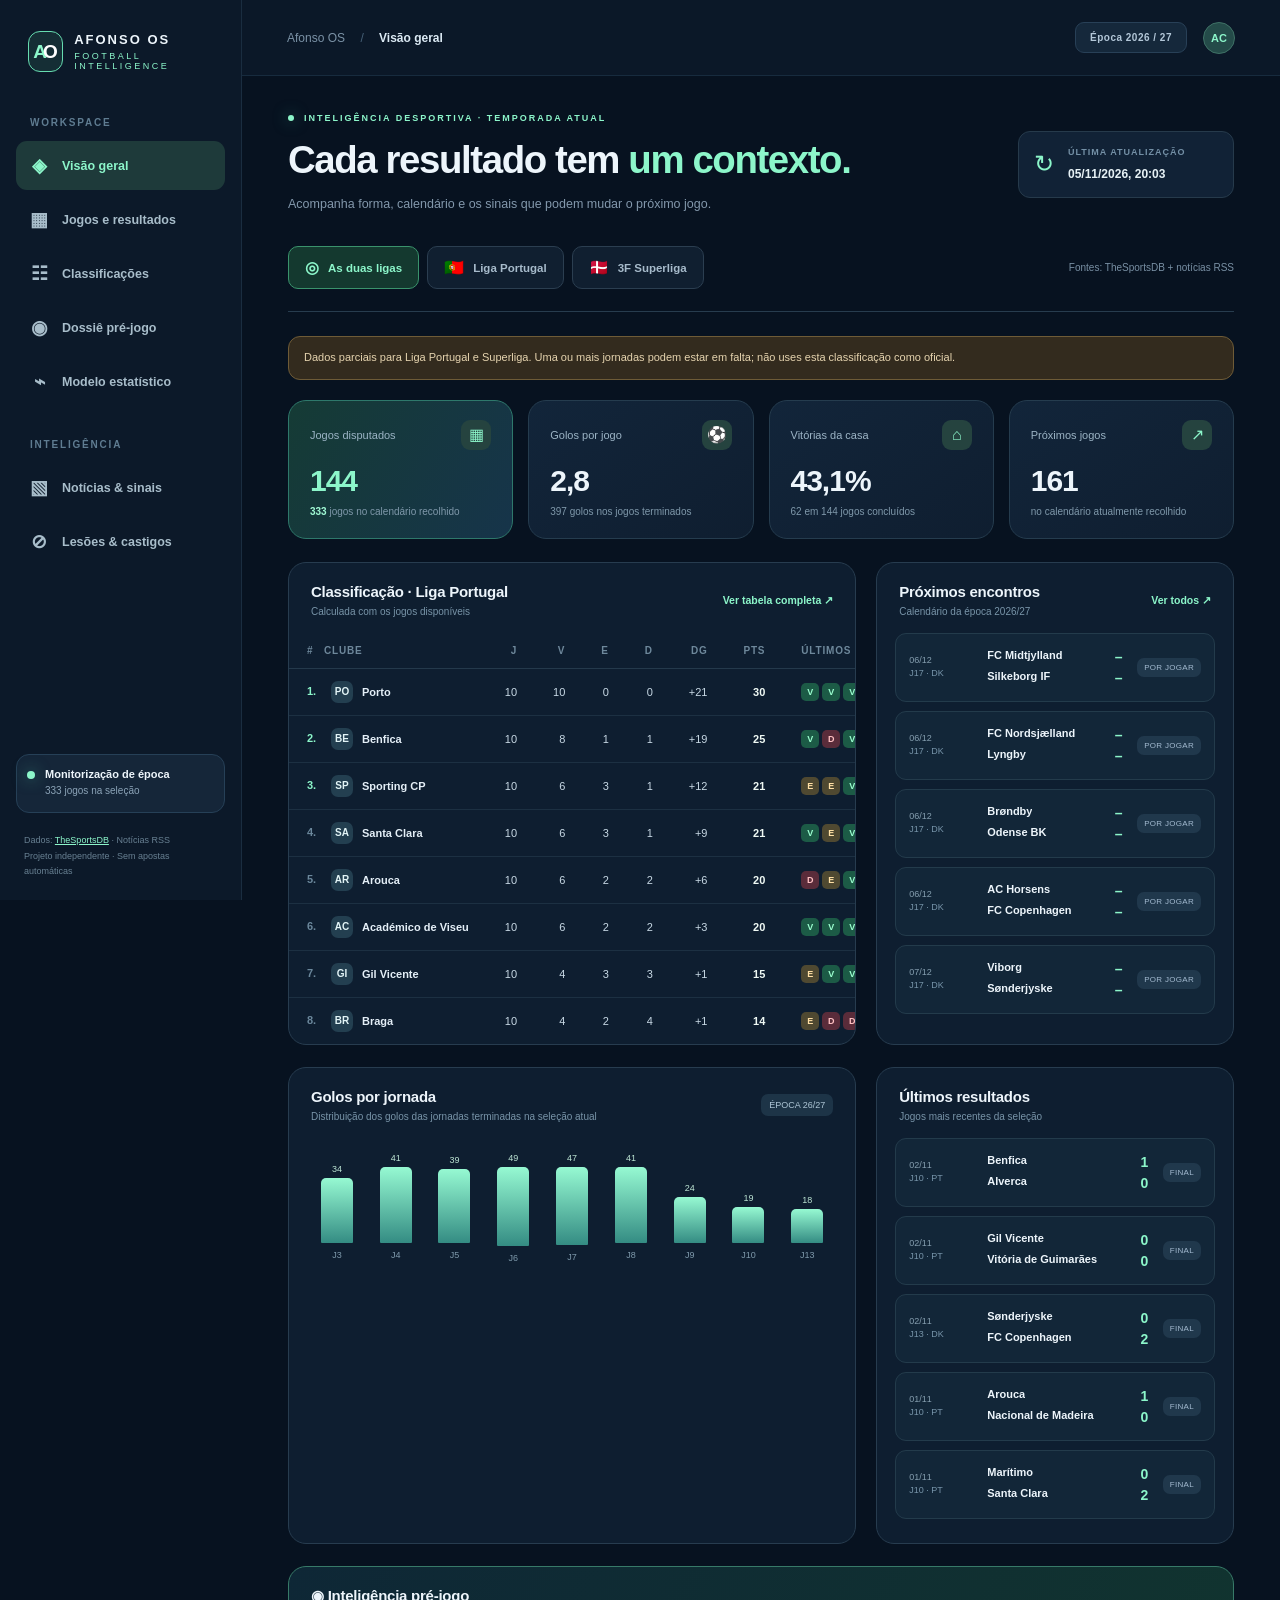
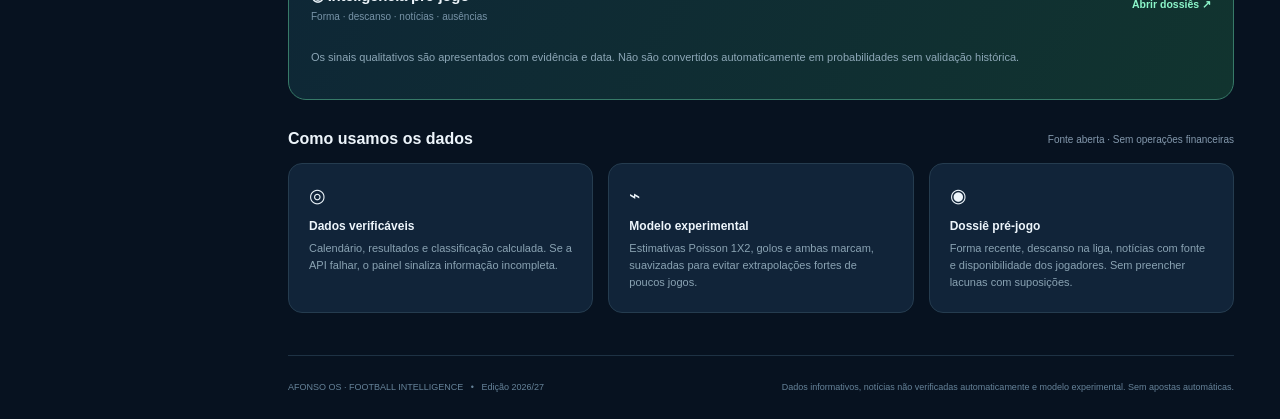
==== commit 79ca7d29: "fix: display live season data instead of embedded partial demo" ====
--- a/index.html
+++ b/index.html
@@ -6,37 +6,7 @@
   <meta name="theme-color" content="#081220" />
   <meta name="description" content="Afonso OS Football Lab — dados pré-jogo: resultados, forma, descanso, notícias, lesões e castigos nas ligas portuguesa e dinamarquesa." />
   <title>Afonso OS · Football Lab 26/27</title>
-  <style>:root{--bg:#071220;--panel:#0e1d2e;--panel2:#12243a;--edge:#22374b;--text:#edf5fb;--muted:#8398ac;--mint:#8cf6ca;--mintdark:#164538;--gold:#e7bd78;--navy:#0a1726;--red:#ff9d9d;--radius:18px}*{box-sizing:border-box}html{scroll-behavior:smooth}body{margin:0;background:var(--bg);color:var(--text);font-family:Inter,-apple-system,BlinkMacSystemFont,"Segoe UI",Arial,sans-serif;-webkit-font-smoothing:antialiased}button,input,select{font:inherit}button{cursor:pointer}a{color:var(--mint)}.shell{min-height:100vh;display:flex}.sidebar{width:242px;background:#0c1929;border-right:1px solid #1a2d40;flex-shrink:0;display:flex;flex-direction:column;padding:28px 16px 20px;position:sticky;top:0;height:100vh}.brand{display:flex;align-items:center;gap:11px;padding:3px 12px 41px}.brand-symbol{display:flex;align-items:center;justify-content:center;width:41px;height:41px;border:1px solid #66dcb0;border-radius:12px;color:#8cf6ca;font-weight:900;font-size:19px;letter-spacing:-4px;padding-right:4px;background:#152e35}.brand-symbol span{color:white}.brand b{font-size:13px;letter-spacing:2px;display:block}.brand small{display:block;font-size:9px;letter-spacing:2.5px;color:var(--mint);margin-top:4px}.side-group-label{padding:0 14px;color:#5f7c91;font-size:10px;letter-spacing:1.8px;font-weight:750;margin:4px 0 13px}.side-nav{display:flex;flex-direction:column;gap:5px;margin-bottom:29px}.nav-item{text-align:left;display:flex;align-items:center;gap:14px;width:100%;padding:13px 14px;border-radius:11px;background:transparent;color:#a8bdca;border:0;font-size:12.5px;font-weight:600}.nav-item:hover{background:#172a3d;color:white}.nav-item.active{background:#1e3a3a;color:var(--mint)}.nicon{font-size:19px;display:inline-flex;align-items:center;justify-content:center;width:18px;font-weight:600}.integration-dot{margin-left:auto;width:7px;height:7px;border:1px solid #efc06b;border-radius:50%}.side-bottom{margin-top:auto}.status-card{display:flex;align-items:start;gap:10px;background:#152639;border:1px solid #264057;border-radius:13px;padding:13px 10px}.status-card b{font-size:11px;display:block}.status-card small{color:#8ba3b7;font-size:10px;line-height:1.6;margin-top:3px;display:block}.pulse,.live-indicator{width:8px;height:8px;border-radius:50%;background:var(--mint);box-shadow:0 0 15px #57deb889;display:inline-block;flex-shrink:0;margin-top:3px}.sidebar-note{font-size:9px;color:#688092;line-height:1.75;padding:20px 8px 0}.main{min-width:0;width:calc(100% - 242px)}.topbar{height:76px;border-bottom:1px solid #172b3e;display:flex;align-items:center;justify-content:space-between;padding:0 45px;background:#0b1828}.breadcrumb{font-size:12px;color:#7b92a6}.breadcrumb span{margin:0 12px;color:#476178}.breadcrumb b{font-weight:600;color:#dceaf4}.top-right,.top-left{display:flex;align-items:center;gap:16px}.pill{display:inline-flex;border-radius:9px;padding:9px 14px;font-size:10px;letter-spacing:.5px;font-weight:750}.pill.pale{background:#15283b;border:1px solid #284057;color:#b3c7d8}.avatar{height:32px;width:32px;border-radius:50%;background:#244b49;color:var(--mint);display:flex;align-items:center;justify-content:center;font-size:11px;font-weight:700;border:1px solid #3f7166}.content{max-width:1470px;margin:auto;padding:37px 46px 25px}.intro{display:flex;justify-content:space-between;align-items:center;gap:20px;margin-bottom:31px}.eyebrow{font-size:9px;color:var(--mint);letter-spacing:2px;font-weight:800;display:flex;align-items:center;gap:10px;margin-bottom:15px}.eyebrow .live-indicator{width:6px;height:6px;margin:0}h1{font-size:clamp(27px,3vw,39px);letter-spacing:-1.4px;line-height:1.17;margin:0 0 11px;font-weight:780}h1 em{font-style:normal;color:var(--mint)}.intro p{font-size:12.5px;color:var(--muted);margin:0;line-height:1.7}.sync-card{display:flex;align-items:center;gap:14px;min-width:216px;border:1px solid #263a4b;background:#112236;border-radius:12px;padding:15px}.sync-icon{font-size:24px;color:var(--mint)}.sync-card small{display:block;color:#7490a6;font-size:9px;font-weight:800;letter-spacing:1px;margin-bottom:7px}.sync-card strong{font-size:12px;color:#e6f1f5;font-weight:600}.league-filter{border-bottom:1px solid #273c4e;display:flex;align-items:center;gap:8px;padding-bottom:22px;margin-bottom:24px;flex-wrap:wrap}.league-pill{border:1px solid #2b3e50;border-radius:10px;background:#101f30;color:#a7bbcb;display:flex;align-items:center;gap:9px;padding:11px 16px;font-size:11.5px;font-weight:650}.league-pill.active{background:#14392f;color:var(--mint);border-color:#3a936c}.league-pill:hover{border-color:#67b89d}.league-flag{font-size:16px}.league-spacer{flex:1}.small-source{font-size:10px;color:#7990a4}.cards{display:grid;grid-template-columns:repeat(4,minmax(0,1fr));gap:15px;margin:20px 0 23px}.stat-card{background:linear-gradient(145deg,#12253a,#0f1e30);border:1px solid #253c4e;border-radius:var(--radius);padding:19px 21px;min-width:0;position:relative;overflow:hidden}.stat-card .stat-top{font-size:11px;color:#9cb4c5;display:flex;justify-content:space-between;align-items:center;gap:8px}.stat-icon{width:30px;height:30px;display:flex;align-items:center;justify-content:center;border-radius:9px;background:#25433f;color:var(--mint);font-size:16px}.stat-num{font-size:30px;font-weight:780;letter-spacing:-1px;margin:14px 0 7px}.stat-detail{color:#7f98aa;font-size:10px;line-height:1.4}.stat-detail b{color:#a0f9d4}.stat-card.featured{background:linear-gradient(120deg,#153b35,#16344a);border-color:#2e786b}.stat-card.featured .stat-num{color:var(--mint)}.split{display:grid;grid-template-columns:minmax(0,1.35fr) minmax(285px,.85fr);gap:20px;margin-bottom:22px}.panel{border:1px solid #273c4f;border-radius:var(--radius);background:#0e1e30;overflow:hidden;min-width:0}.panel-header{padding:20px 22px 16px;display:flex;align-items:center;justify-content:space-between;gap:12px}.panel-header h2{font-size:15px;letter-spacing:-.25px;font-weight:720;margin:0}.panel-header p{font-size:10px;color:#7894a8;margin:6px 0 0}.link-button{border:0;background:none;color:var(--mint);font-size:10.5px;font-weight:700;padding:6px 0;white-space:nowrap}.table-scroll{overflow-x:auto;width:100%}table{border-collapse:collapse;width:100%;white-space:nowrap;text-align:left}th{font-size:10px;text-transform:uppercase;letter-spacing:.8px;color:#6e889b;padding:12px 18px;border-bottom:1px solid #24394b;font-weight:750}td{padding:12px 18px;border-bottom:1px solid #1c3042;font-size:11px;color:#c8d9e5}tr:last-child td{border-bottom:0}tbody tr:hover{background:#14283b}td.team-cell{font-weight:730;color:#e4eff7}.rank{color:#6b889c;font-weight:700;display:inline-block;min-width:24px}.rank.top{color:var(--mint)}.tiny-shield{height:22px;width:22px;min-width:22px;display:inline-flex;align-items:center;justify-content:center;background:#233f50;border-radius:7px;font-size:10px;font-weight:800;color:#e2f4f6;margin-right:9px}.team-name{display:inline-flex;align-items:center}.text-right{text-align:right}.points{font-weight:800;color:#eff9f4}.form-cell{display:flex;gap:3px}.form-dot{width:18px;height:18px;border-radius:5px;display:inline-flex;align-items:center;justify-content:center;font-size:9px;font-weight:800;background:#314556;color:#d5e6ef}.form-dot.w{background:#1c5b46;color:#9bffd0}.form-dot.l{background:#5a2c3a;color:#ffc1c3}.form-dot.d{background:#4f4931;color:#ffe0a5}.match-list{padding:0 18px 15px}.match-item{display:flex;align-items:center;gap:10px;border:1px solid #233b4b;border-radius:11px;background:#122638;margin-bottom:9px;padding:15px 13px;min-width:0}.match-date{font-size:9px;line-height:1.5;color:#869fb0;width:68px;flex-shrink:0}.match-clubs{min-width:0;flex:1;font-size:11px;font-weight:700;display:grid;gap:5px}.match-clubs div{display:flex;justify-content:space-between;gap:12px;min-width:0}.match-clubs strong{overflow:hidden;text-overflow:ellipsis;white-space:nowrap}.score{font-size:14px;font-weight:800;color:var(--mint);min-width:17px;text-align:center}.match-pill{font-size:8px;letter-spacing:.3px;color:#a3bad0;background:#20384c;padding:5px 7px;border-radius:7px}.match-league{font-size:9px;color:#7895aa}.empty{padding:34px 24px;color:#879fb1;font-size:12px;text-align:center;line-height:1.7}.empty b{display:block;color:#d0e5f0;margin-bottom:5px}.section-heading{display:flex;justify-content:space-between;align-items:center;gap:10px;margin:30px 0 15px}.section-heading h2{font-size:16px;margin:0}.section-heading small{color:var(--muted);font-size:10px}.insights{display:grid;grid-template-columns:repeat(3,minmax(0,1fr));gap:15px;margin-bottom:24px}.insight-card{border-radius:14px;background:#112439;border:1px solid #253c4f;padding:20px;min-height:148px}.insight-icon{font-size:19px;margin-bottom:12px}.insight-card h3{font-size:12px;font-weight:750;margin:0 0 7px}.insight-card p{font-size:11px;color:#8aa3b3;line-height:1.55;margin:0}.warning{border:1px solid #6e5b37;border-radius:12px;padding:12px 15px;background:#332b1e;color:#e6d4af;font-size:11px;line-height:1.6;margin:4px 0 20px}.warning.hidden{display:none}.footer{display:flex;align-items:center;justify-content:space-between;gap:10px;border-top:1px solid #1e3244;margin-top:42px;padding-top:24px;font-size:9px;line-height:1.6;color:#668399}.dot-separator{margin:0 5px}.toolbar{display:flex;justify-content:space-between;align-items:center;gap:12px;margin-bottom:18px;flex-wrap:wrap}.searchbox,.filter-select,.input{background:#13273b;border:1px solid #304458;color:#e6f1f6;border-radius:10px;padding:11px 12px;font-size:12px;outline:none}.searchbox{width:260px;max-width:100%}.filter-select{min-width:145px}.input{width:100%}.searchbox:focus,.filter-select:focus,.input:focus{border-color:#79d9b2}.input::placeholder{color:#718da2}.grid-2{display:grid;grid-template-columns:1fr 1fr;gap:18px}.pill-label{border-radius:8px;padding:6px 9px;font-size:9px;font-weight:700;color:#adf1d4;background:#1b473a;display:inline-block}.subhead{font-size:13px;color:#e6f5fb;font-weight:750;margin:0 0 8px}.muted{font-size:11px;line-height:1.6;color:#8da7b7}.body-pad{padding:22px}.choice-label{display:block;font-size:10px;color:#9fb5c3;font-weight:650;margin:0 0 8px}.field{margin-bottom:16px}.primary-button{background:#88f3c4;border:1px solid #88f3c4;color:#0b2720;border-radius:10px;font-size:11px;padding:12px 17px;font-weight:800}.primary-button:hover{background:#aafcdb}.secondary-button{background:#172d40;color:#c9e1e9;border:1px solid #345064;border-radius:10px;font-size:11px;padding:12px 17px;font-weight:750}.secondary-button:hover{background:#204158}.prob-row{display:grid;grid-template-columns:77px 1fr 50px;align-items:center;gap:12px;margin:17px 0;font-size:11px}.prob-bar{background:#23394b;height:10px;border-radius:99px;overflow:hidden}.prob-bar>span{display:block;background:linear-gradient(90deg,#469a87,#8bf6ca);height:100%;border-radius:99px}.prob-row b{text-align:right}.callout{padding:17px;background:#17302e;border:1px solid #31594e;border-radius:12px;color:#b9e9dc;font-size:11px;line-height:1.6}.link-external{display:inline-flex;align-items:center;gap:8px;border:1px solid #446b59;background:#193c32;color:#9af7cc;border-radius:10px;padding:12px 15px;font-size:11px;font-weight:800;text-decoration:none}.link-external:hover{background:#285c4b}.odds-grid{display:grid;grid-template-columns:repeat(3,1fr);gap:12px}.odds-grid label{font-size:10px;color:#98afbd;display:block}.odds-grid input{margin-top:8px}.ev-output{margin-top:17px}.ev-item{display:flex;justify-content:space-between;align-items:center;padding:12px 0;border-bottom:1px solid #274354;font-size:11px}.ev-item:last-child{border-bottom:none}.ev-item b{font-weight:850}.negative{color:#ffaaa6}.positive{color:#95f5c3}.chart-bars{display:flex;align-items:end;gap:7px;height:125px;padding:10px 0 0}.chart-bar-wrap{display:flex;flex-direction:column;align-items:center;flex:1;height:100%;min-width:0;justify-content:end}.chart-bar{width:100%;max-width:32px;min-height:3px;background:linear-gradient(180deg,#96f9d2,#348c83);border-radius:5px 5px 1px 1px}.chart-label{height:18px;font-size:9px;margin-top:7px;color:#7f9aac;white-space:nowrap}.chart-val{font-size:9px;color:#bce4d3;margin-bottom:4px}.tag{font-size:9px;background:#1d3447;padding:6px 8px;border-radius:7px;color:#aec6d6}.detail-stack{display:flex;gap:7px;flex-wrap:wrap;margin-bottom:12px}.section-row{display:flex;justify-content:space-between;gap:12px;align-items:center;margin-bottom:9px}.mobile-only{display:none}.table-chip{font-size:9px;color:#a9bfce;border:1px solid #345066;border-radius:7px;padding:4px 7px}.model-note{margin-top:20px}.stat-caption{font-size:10px;color:#7d98aa;margin-top:7px}.big-prob{display:flex;gap:12px;margin:14px 0 20px}.big-prob>div{flex:1;background:#193045;border:1px solid #2e495a;padding:13px;border-radius:10px;text-align:center}.big-prob b{display:block;font-size:21px;color:#a4f5d1;margin-bottom:4px}.big-prob small{font-size:10px;color:#9cb6c4}.result-score{font-weight:900;color:#e6f7eb;font-size:14px}.limit-note{color:#e6c48c;background:#3d3223;border:1px solid #6b5537;border-radius:10px;padding:13px;font-size:11px;line-height:1.7}.nowrap{white-space:nowrap}
-@media(max-width:1160px){.content{padding:29px}.topbar{padding:0 29px}.cards{grid-template-columns:repeat(2,minmax(0,1fr))}.split{grid-template-columns:1fr}.insights{grid-template-columns:1fr 1fr}.sync-card{min-width:190px}}
-@media(max-width:800px){.sidebar{position:fixed;z-index:15;top:0;left:0;transform:translateX(-101%);transition:transform .2s;box-shadow:20px 0 60px #0008}.sidebar.open{transform:translateX(0)}.main{width:100%}.mobile-only{display:inline-flex}.topbar{padding:0 18px;height:61px}.content{padding:25px 18px}.intro{align-items:flex-start}.sync-card{display:none}.breadcrumb{font-size:11px}.icon-button{border:1px solid #2e4558;border-radius:7px;padding:7px;background:#183045;color:#d3e6ec}.pill.pale{font-size:9px;padding:8px}.league-pill{padding:10px 12px}.footer{flex-direction:column;align-items:start}.grid-2{grid-template-columns:1fr}}
-@media(max-width:480px){h1{font-size:30px;line-height:1.2}.cards{gap:10px}.stat-card{padding:15px 12px}.stat-num{font-size:27px}.stat-top{font-size:10px}.insights{grid-template-columns:1fr}.match-date{width:54px}.panel-header{padding:18px 16px}.odds-grid{gap:6px}.odds-grid input{padding:9px 6px}.content{padding:22px 13px}.league-filter{gap:7px}.league-pill{font-size:10px}.league-spacer,.small-source{display:none}}
-
-/* Football Intelligence v2 */
-.intel-banner{margin:8px 0 20px;border-color:#377a68;background:linear-gradient(120deg,#0e2736,#11342f)}
-.intel-callout{margin:7px 0 20px}.intel-callout b{display:block;margin-bottom:5px}
-.compact-cards{grid-template-columns:repeat(2,minmax(0,1fr))}.text-status{font-size:15px!important;letter-spacing:0!important}
-.intelligence-list{padding:0 17px 15px;max-height:720px;overflow:auto}
-.news-item{padding:16px 7px;border-bottom:1px solid #23394b}.news-item:last-child{border:0}
-.news-meta{display:flex;align-items:center;flex-wrap:wrap;gap:8px;color:#829eaf;font-size:10px;margin-bottom:9px}
-.chip{display:inline-block;border:1px solid #365167;background:#1a3446;color:#c5dce7;border-radius:7px;padding:5px 8px;font-size:9px;white-space:nowrap}
-.chip-dark{color:#8df2c6;background:#1d3b36;border-color:#315d50}
-.news-title{font-size:12px;font-weight:750;line-height:1.5;color:#e5f8ef;text-decoration:none}.news-title:hover{text-decoration:underline}
-.news-detail{font-size:10px;color:#8ca7b7;margin-top:8px;line-height:1.6}.news-detail b{color:#ecc68d}
-.absence-row{padding:15px 7px;border-bottom:1px solid #23394b;display:flex;justify-content:space-between;gap:12px}
-.absence-row strong{font-size:12px}.absence-info{display:flex;flex-direction:column;align-items:end;gap:7px;text-align:right}
-.news-source{font-size:10px;color:#8ef1c7}.source-note{margin:15px 0;color:#7b97aa;font-size:11px;line-height:1.6}
-.brief-head{border:1px solid #2f5a59;background:linear-gradient(115deg,#133d37,#143049);border-radius:14px;padding:22px;margin-bottom:18px}
-.brief-head h2{font-size:22px;margin:13px 0 6px}.brief-head .versus{font-size:13px;color:#9ab2c6;padding:0 9px}
-.snapshot-pair{display:grid;grid-template-columns:repeat(2,minmax(0,1fr));gap:18px;margin-bottom:18px}
-.team-snapshot{background:#102438;border:1px solid #2a4154;border-radius:14px;padding:20px;min-width:0}
-.team-snapshot h3{font-size:15px;margin:0 0 14px}.snap-grid{display:grid;grid-template-columns:1fr 1fr;gap:11px}
-.snap-grid>div{padding:11px 12px;border-radius:9px;background:#1b3347}
-.snap-grid strong{display:block;font-size:13px;color:#b5fbd9;white-space:nowrap;overflow:hidden;text-overflow:ellipsis}
-.snap-grid small{display:block;font-size:9px;color:#9ab0c0;margin-top:6px;line-height:1.35}
-.snap-foot{font-size:10px;color:#9fb7c7;margin-top:15px}.risk-strip{padding:10px;background:#4a3525;color:#f8d19a;font-size:10px;border-radius:8px;margin-top:12px}
-@media(max-width:800px){.snapshot-pair{grid-template-columns:1fr}.absence-row{flex-direction:column}.absence-info{align-items:start;text-align:left}}
-@media(max-width:480px){.compact-cards{grid-template-columns:1fr}.brief-head h2{font-size:18px}.snap-grid{gap:7px}.snap-grid>div{padding:9px}}
-</style>
+  <link rel="stylesheet" href="style.css" />
 </head>
 <body>
   <div class="shell">
@@ -85,231 +55,6 @@
       </div>
     </main>
   </div>
-  <script>window.FOOTBALL_LAB_DATA = {"schema": 1, "season": "2026-2027", "source": {"name": "TheSportsDB", "url": "https://www.thesportsdb.com/", "api": "v1 gratuita"}, "updated_at": null, "preview_retrieved_at": "2026-11-05", "leagues": {"pt": {"id": 4344, "name": "Liga Portugal Betclic", "country": "Portugal", "events": [{"id": "2513940", "date": "2026-08-07", "utc": "", "round": 1, "home": "Estoril Praia", "away": "Famalicao", "home_score": 1, "away_score": 1, "finished": true}, {"id": "2513936", "date": "2026-08-08", "utc": "", "round": 1, "home": "Marítimo", "away": "Casa Pia", "home_score": 1, "away_score": 0, "finished": true}, {"id": "2513938", "date": "2026-08-08", "utc": "", "round": 1, "home": "Vitória de Guimarães", "away": "Arouca", "home_score": 0, "away_score": 1, "finished": true}, {"id": "2513942", "date": "2026-08-08", "utc": "", "round": 1, "home": "Estrela Amadora", "away": "Sporting CP", "home_score": 2, "away_score": 2, "finished": true}, {"id": "2513934", "date": "2026-08-09", "utc": "", "round": 1, "home": "Benfica", "away": "Académico de Viseu", "home_score": 2, "away_score": 2, "finished": true}, {"id": "2513935", "date": "2026-08-09", "utc": "", "round": 1, "home": "Porto", "away": "Alverca", "home_score": 2, "away_score": 0, "finished": true}, {"id": "2513937", "date": "2026-08-09", "utc": "", "round": 1, "home": "Moreirense", "away": "Braga", "home_score": 2, "away_score": 2, "finished": true}, {"id": "2513941", "date": "2026-08-09", "utc": "", "round": 1, "home": "Gil Vicente", "away": "Rio Ave", "home_score": 1, "away_score": 0, "finished": true}, {"id": "2513939", "date": "2026-08-10", "utc": "", "round": 1, "home": "Santa Clara", "away": "Nacional de Madeira", "home_score": 2, "away_score": 2, "finished": true}, {"id": "2513946", "date": "2026-08-14", "utc": "", "round": 2, "home": "Sporting CP", "away": "Vitória de Guimarães", "home_score": 3, "away_score": 2, "finished": true}, {"id": "2513945", "date": "2026-08-15", "utc": "", "round": 2, "home": "Rio Ave", "away": "Porto", "home_score": 0, "away_score": 2, "finished": true}, {"id": "2513947", "date": "2026-08-15", "utc": "", "round": 2, "home": "Académico de Viseu", "away": "Santa Clara", "home_score": 0, "away_score": 1, "finished": true}, {"id": "2513951", "date": "2026-08-15", "utc": "", "round": 2, "home": "Alverca", "away": "Estrela Amadora", "home_score": 2, "away_score": 2, "finished": true}, {"id": "2513944", "date": "2026-08-16", "utc": "", "round": 2, "home": "Nacional de Madeira", "away": "Estoril Praia", "home_score": 2, "away_score": 0, "finished": true}, {"id": "2513948", "date": "2026-08-16", "utc": "", "round": 2, "home": "Arouca", "away": "Moreirense", "home_score": 4, "away_score": 0, "finished": true}, {"id": "2514023", "date": "2026-10-30", "utc": "", "round": 10, "home": "Casa Pia", "away": "Sporting CP", "home_score": 0, "away_score": 2, "finished": true}, {"id": "2514016", "date": "2026-10-31", "utc": "", "round": 10, "home": "Porto", "away": "Estoril Praia", "home_score": 4, "away_score": 0, "finished": true}, {"id": "2514018", "date": "2026-10-31", "utc": "", "round": 10, "home": "Moreirense", "away": "Estrela Amadora", "home_score": 2, "away_score": 1, "finished": true}, {"id": "2514017", "date": "2026-11-01", "utc": "", "round": 10, "home": "Marítimo", "away": "Santa Clara", "home_score": 0, "away_score": 2, "finished": true}, {"id": "2514019", "date": "2026-11-01", "utc": "", "round": 10, "home": "Braga", "away": "Famalicao", "home_score": 3, "away_score": 0, "finished": true}, {"id": "2514020", "date": "2026-11-01", "utc": "", "round": 10, "home": "Académico de Viseu", "away": "Rio Ave", "home_score": 2, "away_score": 1, "finished": true}, {"id": "2514021", "date": "2026-11-01", "utc": "", "round": 10, "home": "Arouca", "away": "Nacional de Madeira", "home_score": 1, "away_score": 0, "finished": true}, {"id": "2514015", "date": "2026-11-02", "utc": "", "round": 10, "home": "Benfica", "away": "Alverca", "home_score": 1, "away_score": 0, "finished": true}, {"id": "2514022", "date": "2026-11-02", "utc": "", "round": 10, "home": "Gil Vicente", "away": "Vitória de Guimarães", "home_score": 0, "away_score": 0, "finished": true}, {"id": "2514030", "date": "2026-11-06", "utc": "", "round": 11, "home": "Famalicao", "away": "Arouca", "home_score": null, "away_score": null, "finished": false}, {"id": "2514025", "date": "2026-11-07", "utc": "", "round": 11, "home": "Nacional de Madeira", "away": "Académico de Viseu", "home_score": null, "away_score": null, "finished": false}, {"id": "2514028", "date": "2026-11-07", "utc": "", "round": 11, "home": "Sporting CP", "away": "Moreirense", "home_score": null, "away_score": null, "finished": false}, {"id": "2514031", "date": "2026-11-07", "utc": "", "round": 11, "home": "Alverca", "away": "Casa Pia", "home_score": null, "away_score": null, "finished": false}, {"id": "2514024", "date": "2026-11-08", "utc": "", "round": 11, "home": "Vitória de Guimarães", "away": "Porto", "home_score": null, "away_score": null, "finished": false}, {"id": "2514026", "date": "2026-11-08", "utc": "", "round": 11, "home": "Rio Ave", "away": "Braga", "home_score": null, "away_score": null, "finished": false}, {"id": "2514027", "date": "2026-11-08", "utc": "", "round": 11, "home": "Santa Clara", "away": "Gil Vicente", "home_score": null, "away_score": null, "finished": false}, {"id": "2514029", "date": "2026-11-08", "utc": "", "round": 11, "home": "Estoril Praia", "away": "Marítimo", "home_score": null, "away_score": null, "finished": false}, {"id": "2514032", "date": "2026-11-08", "utc": "", "round": 11, "home": "Estrela Amadora", "away": "Benfica", "home_score": null, "away_score": null, "finished": false}], "rounds_ok": 0, "rounds_failed": [], "partial": true, "preview_only": true}, "dk": {"id": 4340, "name": "3F Superliga", "country": "Dinamarca", "events": [{"id": "2481792", "date": "2026-07-24", "utc": "", "round": 1, "home": "Viborg", "away": "Odense BK", "home_score": 1, "away_score": 0, "finished": true}, {"id": "2481793", "date": "2026-07-25", "utc": "", "round": 1, "home": "AGF Aarhus", "away": "Brøndby", "home_score": 1, "away_score": 1, "finished": true}, {"id": "2481794", "date": "2026-07-26", "utc": "", "round": 1, "home": "Sønderjyske", "away": "FC Midtjylland", "home_score": 2, "away_score": 3, "finished": true}, {"id": "2481796", "date": "2026-07-26", "utc": "", "round": 1, "home": "AC Horsens", "away": "FC Nordsjælland", "home_score": 1, "away_score": 1, "finished": true}, {"id": "2481797", "date": "2026-07-26", "utc": "", "round": 1, "home": "FC Copenhagen", "away": "Lyngby", "home_score": 3, "away_score": 2, "finished": true}, {"id": "2481795", "date": "2026-07-27", "utc": "", "round": 1, "home": "Randers FC", "away": "Silkeborg IF", "home_score": 1, "away_score": 1, "finished": true}, {"id": "2481798", "date": "2026-08-01", "utc": "", "round": 2, "home": "Lyngby", "away": "AGF Aarhus", "home_score": 2, "away_score": 2, "finished": true}, {"id": "2481799", "date": "2026-08-02", "utc": "", "round": 2, "home": "FC Midtjylland", "away": "AC Horsens", "home_score": 2, "away_score": 1, "finished": true}, {"id": "2481800", "date": "2026-08-02", "utc": "", "round": 2, "home": "FC Nordsjælland", "away": "Randers FC", "home_score": 1, "away_score": 0, "finished": true}, {"id": "2481801", "date": "2026-08-02", "utc": "", "round": 2, "home": "Brøndby", "away": "Viborg", "home_score": 1, "away_score": 0, "finished": true}, {"id": "2481802", "date": "2026-08-02", "utc": "", "round": 2, "home": "Silkeborg IF", "away": "FC Copenhagen", "home_score": 1, "away_score": 3, "finished": true}, {"id": "2481803", "date": "2026-08-03", "utc": "", "round": 2, "home": "Odense BK", "away": "Sønderjyske", "home_score": 1, "away_score": 0, "finished": true}, {"id": "2481804", "date": "2026-08-07", "utc": "", "round": 3, "home": "Sønderjyske", "away": "Viborg", "home_score": 0, "away_score": 0, "finished": true}, {"id": "2481805", "date": "2026-08-09", "utc": "", "round": 3, "home": "Randers FC", "away": "Lyngby", "home_score": 2, "away_score": 0, "finished": true}, {"id": "2481806", "date": "2026-08-09", "utc": "", "round": 3, "home": "AC Horsens", "away": "Brøndby", "home_score": 0, "away_score": 2, "finished": true}, {"id": "2481868", "date": "2026-10-30", "utc": "", "round": 13, "home": "Lyngby", "away": "Randers FC", "home_score": 2, "away_score": 1, "finished": true}, {"id": "2481865", "date": "2026-11-01", "utc": "", "round": 13, "home": "FC Nordsjælland", "away": "FC Midtjylland", "home_score": 2, "away_score": 3, "finished": true}, {"id": "2481866", "date": "2026-11-01", "utc": "", "round": 13, "home": "Odense BK", "away": "Silkeborg IF", "home_score": 4, "away_score": 1, "finished": true}, {"id": "2481867", "date": "2026-11-01", "utc": "", "round": 13, "home": "Brøndby", "away": "AGF Aarhus", "home_score": 2, "away_score": 0, "finished": true}, {"id": "2481869", "date": "2026-11-01", "utc": "", "round": 13, "home": "Viborg", "away": "AC Horsens", "home_score": 1, "away_score": 0, "finished": true}, {"id": "2481864", "date": "2026-11-02", "utc": "", "round": 13, "home": "Sønderjyske", "away": "FC Copenhagen", "home_score": 0, "away_score": 2, "finished": true}, {"id": "2481875", "date": "2026-11-06", "utc": "", "round": 14, "home": "Silkeborg IF", "away": "Lyngby", "home_score": null, "away_score": null, "finished": false}, {"id": "2481873", "date": "2026-11-07", "utc": "", "round": 14, "home": "Odense BK", "away": "Viborg", "home_score": null, "away_score": null, "finished": false}, {"id": "2481870", "date": "2026-11-08", "utc": "", "round": 14, "home": "FC Midtjylland", "away": "Sønderjyske", "home_score": null, "away_score": null, "finished": false}, {"id": "2481871", "date": "2026-11-08", "utc": "", "round": 14, "home": "FC Copenhagen", "away": "Brøndby", "home_score": null, "away_score": null, "finished": false}, {"id": "2481872", "date": "2026-11-08", "utc": "", "round": 14, "home": "Randers FC", "away": "FC Nordsjælland", "home_score": null, "away_score": null, "finished": false}, {"id": "2481874", "date": "2026-11-08", "utc": "", "round": 14, "home": "AGF Aarhus", "away": "AC Horsens", "home_score": null, "away_score": null, "finished": false}], "rounds_ok": 0, "rounds_failed": [], "partial": true, "preview_only": true}}};window.FOOTBALL_INTELLIGENCE_DATA = {"schema": 2, "season": "2026-2027", "updated_at": null, "news_updated_at": null, "news_status": "not_loaded", "news": [], "absences": [], "absences_status": "not_connected_or_unavailable", "manual_entries": 0, "sources": {"news": "Google News RSS — manchetes, não factos confirmados", "absences": "API-Football opcional; registos manuais com URL"}, "warnings": ["A recolha de notícias não foi executada nesta demonstração. Não estão confirmadas lesões ou castigos. Configure a fonte de ausências para obter informação."]};</script><script>/* Afonso OS Football Lab · 2026/27
- * Dados de pré-jogo, RSS de notícias, ausências verificáveis e modelo Poisson exploratório.
- * Não comunica nem opera contas de apostas.
- */
-(() => {
-  'use strict';
-  const $ = (sel, parent = document) => parent.querySelector(sel);
-  const $$ = (sel, parent = document) => [...parent.querySelectorAll(sel)];
-  const safe = (value) => String(value == null ? '' : value).replace(/[&<>"']/g, c => ({'&':'&amp;','<':'&lt;','>':'&gt;','"':'&quot;',"'":'&#39;'}[c]));
-  const numberPT = new Intl.NumberFormat('pt-PT', {maximumFractionDigits: 1});
-  const percent = v => `${numberPT.format(v * 100)}%`;
-  const formatDate = str => {
-    if (!str) return '—';
-    const d = new Date(`${str.slice(0,10)}T12:00:00Z`);
-    return Number.isFinite(d.valueOf()) ? d.toLocaleDateString('pt-PT', {day:'2-digit',month:'short'}) : '—';
-  };
-  const fullDate = str => {
-    const date = new Date(str);
-    return Number.isFinite(date.valueOf()) ? date.toLocaleString('pt-PT', {day:'2-digit',month:'short',year:'numeric',hour:'2-digit',minute:'2-digit',timeZone:'Europe/Lisbon'}) : 'Não disponível';
-  };
-  const saved = (key, fallback) => { try { return localStorage.getItem(key) || fallback; } catch { return fallback; } };
-  const store = (key, val) => { try { localStorage.setItem(key, val); } catch {} };
-  const state = {data: null, intelligence: null, league: saved('footballlab-league','all'), view:'overview', search:'', newsFilter:'all', matchFilter:'all', modelMatch:''};
-  const leagueNames = {pt:'Liga Portugal',dk:'Superliga'};
-  const views = {
-    overview:['Visão geral','Cada resultado tem <em>um contexto.</em>','Acompanha forma, calendário e os sinais que podem mudar o próximo jogo.'],
-    matches:['Jogos e resultados','Todos os jogos. <em>Uma só vista.</em>','Resultados, calendário e jornadas da época 2026/27.'],
-    table:['Classificações','Cada ponto <em>conta.</em>','Classificações calculadas a partir dos jogos efetivamente recolhidos.'],
-    briefings:['Dossiê pré-jogo','O que mudou <em>antes do apito?</em>','Descanso, forma, ausências reportadas e manchetes associadas às equipas.'],
-    news:['Notícias & sinais','A informação certa. <em>Com origem.</em>','Títulos recolhidos por RSS, ligados à fonte original e sujeitos a confirmação.'],
-    absences:['Lesões & castigos','Disponibilidade <em>sob escrutínio.</em>','Diferencia baixa confirmada pelo fornecedor, dúvida e ausência de dados.'],
-    model:['Modelo estatístico','Probabilidades, <em>não certezas.</em>','Modelo Poisson exploratório baseado em golos, sem ajuste automático de notícias.']
-  };
-  const isFinished = e => e.finished === true && Number.isInteger(e.home_score) && Number.isInteger(e.away_score);
-  const rows = league => (state.data?.leagues?.[league]?.events || []).filter(e => e && e.home && e.away && e.date);
-  function activeLeagues() { return state.league === 'all' ? ['pt','dk'] : [state.league]; }
-  function games() {return activeLeagues().flatMap(lid=>rows(lid).map(e=>({...e,league:lid}))).sort((a,b)=>String(a.date).localeCompare(String(b.date)));}
-  function scored() {return games().filter(isFinished);}
-  function forthcoming() {return games().filter(e=>!isFinished(e) && e.date >= new Date().toISOString().slice(0,10)).sort((a,b)=>String(a.utc||a.date).localeCompare(String(b.utc||b.date)));}
-  function standings(events) {
-    const tab = new Map();
-    const get = team => {
-      if (!tab.has(team)) tab.set(team,{name:team,played:0,wins:0,draws:0,losses:0,gf:0,ga:0,points:0,form:[],home:{p:0,gf:0,ga:0},away:{p:0,gf:0,ga:0}});
-      return tab.get(team);
-    };
-    for(const e of events){
-      const h=get(e.home),a=get(e.away);
-      if(!isFinished(e)) continue;
-      h.played++;a.played++;h.gf+=e.home_score;h.ga+=e.away_score;a.gf+=e.away_score;a.ga+=e.home_score;
-      h.home.p++;h.home.gf+=e.home_score;h.home.ga+=e.away_score;
-      a.away.p++;a.away.gf+=e.away_score;a.away.ga+=e.home_score;
-      if(e.home_score>e.away_score){h.wins++;h.points+=3;a.losses++;h.form.push('w');a.form.push('l');}
-      else if(e.home_score<e.away_score){a.wins++;a.points+=3;h.losses++;h.form.push('l');a.form.push('w');}
-      else {h.draws++;a.draws++;h.points++;a.points++;h.form.push('d');a.form.push('d');}
-    }
-    return [...tab.values()].filter(t=>t.played).sort((a,b)=>b.points-a.points||(b.gf-b.ga)-(a.gf-a.ga)||b.gf-a.gf||a.name.localeCompare(b.name));
-  }
-  function factorial(n) {let r=1;for(let i=2;i<=n;i++)r*=i;return r;}
-  function poisson(k,lambda){return Math.exp(-lambda)*Math.pow(lambda,k)/factorial(k);}
-  // Valores suavizados com a média do campeonato e cinco jogos anteriores implícitos.
-  function predict(match, leagueEvents) {
-    const completed=leagueEvents.filter(isFinished), N=completed.length;
-    if(!N) return null;
-    const homeMean = completed.reduce((s,e)=>s+e.home_score,0)/N;
-    const awayMean = completed.reduce((s,e)=>s+e.away_score,0)/N;
-    const tab = standings(completed);
-    const h = tab.find(t=>t.name===match.home),a=tab.find(t=>t.name===match.away);
-    if(!h||!a) return null;
-    const prior=5;
-    const smoothed=(sum,count,mean)=>(sum+prior*mean)/(count+prior);
-    const hOff=smoothed(h.home.gf,h.home.p,homeMean);
-    const aDef=smoothed(a.away.ga,a.away.p,homeMean);
-    const aOff=smoothed(a.away.gf,a.away.p,awayMean);
-    const hDef=smoothed(h.home.ga,h.home.p,awayMean);
-    const lambdaH=Math.max(.15,Math.min(4.1,(hOff*aDef)/Math.max(.5,homeMean)));
-    const lambdaA=Math.max(.15,Math.min(4.1,(aOff*hDef)/Math.max(.5,awayMean)));
-    let p1=0,px=0,p2=0,over=0,btts=0,total=0;
-    for(let i=0;i<=12;i++)for(let j=0;j<=12;j++){
-      const p=poisson(i,lambdaH)*poisson(j,lambdaA);total+=p;
-      if(i>j)p1+=p;else if(i===j)px+=p;else p2+=p;
-      if(i+j>=3)over+=p;
-      if(i>0&&j>0)btts+=p;
-    }
-    const count=Math.min(h.played,a.played);
-    return {p1:p1/total,px:px/total,p2:p2/total,over:over/total,btts:btts/total,
-      lambdaH,lambdaA,homeMatches:h.played,awayMatches:a.played,leagueMatches:N,
-      note:count<10?'Amostra reduzida — baixa confiança':count<20?'Amostra ainda limitada':'Estimativa sujeita a erros e vieses'};
-  }
-  function getStats(){const finished=scored(),all=games(),g=finished.reduce((sum,e)=>sum+e.home_score+e.away_score,0);
-    return {finished:finished.length,goals:g,avg:finished.length?g/finished.length:0,
-      homeWon:finished.filter(e=>e.home_score>e.away_score).length,
-      draws:finished.filter(e=>e.home_score===e.away_score).length,
-      awayWon:finished.filter(e=>e.home_score<e.away_score).length,
-      upcoming:forthcoming().length,loaded:all.length};}
-  function tableMarkup(e, max=9){const teams=standings(e);if(!teams.length)return `<div class="empty"><b>A recolher resultados</b>A tabela aparece assim que existirem jogos terminados.</div>`;
-    return `<div class="table-scroll"><table><thead><tr><th># &nbsp; Clube</th><th class="text-right">J</th><th class="text-right">V</th><th class="text-right">E</th><th class="text-right">D</th><th class="text-right">DG</th><th class="text-right">PTS</th><th>Últimos 5</th></tr></thead><tbody>${teams.slice(0,max).map((t,i)=>`<tr><td class="team-cell"><span class="rank ${i<3?'top':''}">${i+1}.</span><span class="team-name"><span class="tiny-shield">${safe(t.name.slice(0,2).toUpperCase())}</span>${safe(t.name)}</span></td><td class="text-right">${t.played}</td><td class="text-right">${t.wins}</td><td class="text-right">${t.draws}</td><td class="text-right">${t.losses}</td><td class="text-right">${(t.gf-t.ga)>0?'+':''}${t.gf-t.ga}</td><td class="text-right points">${t.points}</td><td><span class="form-cell">${t.form.slice(-5).map(x=>`<span class="form-dot ${x}">${x==='w'?'V':x==='d'?'E':'D'}</span>`).join('')}</span></td></tr>`).join('')}</tbody></table></div>`;}
-  const matchRow=(e,includeLeague=true)=>`<div class="match-item"><div class="match-date">${formatDate(e.date)}<br/><span class="match-league">J${e.round||'—'}${includeLeague?' · '+safe((e.league||'').toUpperCase()):''}</span></div><div class="match-clubs"><div><strong>${safe(e.home)}</strong><span class="score">${isFinished(e)?e.home_score:'–'}</span></div><div><strong>${safe(e.away)}</strong><span class="score">${isFinished(e)?e.away_score:'–'}</span></div></div><span class="match-pill">${isFinished(e)?'FINAL':'POR JOGAR'}</span></div>`;
-  function overview(){const s=getStats(),finish=scored(),next=forthcoming().slice(0,5), last=[...finish].sort((a,b)=>String(b.date).localeCompare(String(a.date))).slice(0,5);
-    const chosen = state.league === 'all'?'pt':state.league;
-    const lg = state.data?.leagues?.[chosen];
-    const table = rows(chosen);
-    const rounds = [...new Set(finish.map(e=>e.round).filter(Boolean))].sort((a,b)=>a-b).slice(-9);
-    const bars = rounds.map(n=>({n,v:finish.filter(e=>e.round===n).reduce((a,e)=>a+e.home_score+e.away_score,0)}));
-    const max=Math.max(1,...bars.map(b=>b.v));
-    return `<div class="cards">
-      <div class="stat-card featured"><div class="stat-top">Jogos disputados <span class="stat-icon">▦</span></div><div class="stat-num">${s.finished}</div><div class="stat-detail"><b>${s.loaded}</b> jogos no calendário recolhido</div></div>
-      <div class="stat-card"><div class="stat-top">Golos por jogo <span class="stat-icon">⚽</span></div><div class="stat-num">${numberPT.format(s.avg)}</div><div class="stat-detail">${s.goals} golos nos jogos terminados</div></div>
-      <div class="stat-card"><div class="stat-top">Vitórias da casa <span class="stat-icon">⌂</span></div><div class="stat-num">${s.finished?percent(s.homeWon/s.finished):'—'}</div><div class="stat-detail">${s.homeWon} em ${s.finished} jogos concluídos</div></div>
-      <div class="stat-card"><div class="stat-top">Próximos jogos <span class="stat-icon">↗</span></div><div class="stat-num">${s.upcoming}</div><div class="stat-detail">no calendário atualmente recolhido</div></div>
-    </div>
-    <div class="split">
-      <section class="panel"><div class="panel-header"><div><h2>Classificação · ${safe(leagueNames[chosen])}</h2><p>Calculada com os jogos disponíveis</p></div><button class="link-button" data-goto="table">Ver tabela completa ↗</button></div>${tableMarkup(table,8)}</section>
-      <section class="panel"><div class="panel-header"><div><h2>Próximos encontros</h2><p>Calendário da época 2026/27</p></div><button class="link-button" data-goto="matches">Ver todos ↗</button></div><div class="match-list">${next.length?next.map(e=>matchRow(e)).join(''):`<div class="empty"><b>Sem próximos jogos nos dados carregados</b>A atualização da cloud procura todas as jornadas da época.</div>`}</div></section>
-    </div>
-    <div class="split">
-      <section class="panel"><div class="panel-header"><div><h2>Golos por jornada</h2><p>Distribuição dos golos das jornadas terminadas na seleção atual</p></div><span class="tag">ÉPOCA 26/27</span></div><div class="body-pad" style="padding-top:5px">${bars.length?`<div class="chart-bars">${bars.map(b=>`<div class="chart-bar-wrap"><span class="chart-val">${b.v}</span><div class="chart-bar" style="height:${Math.max(3,b.v/max*93)}px"></div><span class="chart-label">J${b.n}</span></div>`).join('')}</div>`:`<div class="empty">Sem resultados disponíveis.</div>`}</div></section>
-      <section class="panel"><div class="panel-header"><div><h2>Últimos resultados</h2><p>Jogos mais recentes da seleção</p></div></div><div class="match-list">${last.length?last.map(e=>matchRow(e)).join(''):'<div class="empty">Sem jogos terminados.</div>'}</div></section>
-    </div><div class="panel intel-banner"><div class="panel-header"><div><h2>◉  Inteligência pré-jogo</h2><p>Forma · descanso · notícias · ausências</p></div><button class="link-button" data-goto="briefings">Abrir dossiês ↗</button></div><div class="body-pad" style="padding-top:0"><p class="muted">Os sinais qualitativos são apresentados com evidência e data. Não são convertidos automaticamente em probabilidades sem validação histórica.</p></div></div><div class="section-heading"><h2>Como usamos os dados</h2><small>Fonte aberta · Sem operações financeiras</small></div>
-    <div class="insights"><div class="insight-card"><div class="insight-icon">◎</div><h3>Dados verificáveis</h3><p>Calendário, resultados e classificação calculada. Se a API falhar, o painel sinaliza informação incompleta.</p></div><div class="insight-card"><div class="insight-icon">⌁</div><h3>Modelo experimental</h3><p>Estimativas Poisson 1X2, golos e ambas marcam, suavizadas para evitar extrapolações fortes de poucos jogos.</p></div><div class="insight-card"><div class="insight-icon">◉</div><h3>Dossiê pré-jogo</h3><p>Forma recente, descanso na liga, notícias com fonte e disponibilidade dos jogadores. Sem preencher lacunas com suposições.</p></div></div>`;
-  }
-  function matchView(){let items=games();let q=state.search.toLocaleLowerCase('pt-PT').trim();if(q)items=items.filter(e=>(e.home+' '+e.away).toLocaleLowerCase('pt-PT').includes(q));
-    if(state.matchFilter==='finished')items=items.filter(isFinished);
-    if(state.matchFilter==='upcoming')items=items.filter(e=>!isFinished(e)&&e.date>=new Date().toISOString().slice(0,10));
-    if(state.matchFilter==='upcoming')items.sort((a,b)=>String(a.utc||a.date).localeCompare(String(b.utc||b.date)));
-    else items.sort((a,b)=>String(b.date).localeCompare(String(a.date)));
-    return `<div class="toolbar"><div><span class="pill-label">${items.length} encontros</span> <span class="muted">· Época 2026/27</span></div><div style="display:flex;gap:9px;flex-wrap:wrap"><input id="match-search" class="searchbox" aria-label="Pesquisar clube" placeholder="Pesquisar por clube…" value="${safe(state.search)}" /><select id="match-filter" class="filter-select" aria-label="Filtrar jogos"><option value="all" ${state.matchFilter==='all'?'selected':''}>Todos os jogos</option><option value="finished" ${state.matchFilter==='finished'?'selected':''}>Resultados finais</option><option value="upcoming" ${state.matchFilter==='upcoming'?'selected':''}>Por jogar</option></select></div></div><section class="panel"><div class="panel-header"><div><h2>Calendário e resultados</h2><p>Fonte: TheSportsDB; datas apresentadas no fuso da informação recolhida</p></div></div><div class="match-list">${items.length?items.slice(0,130).map(e=>matchRow(e)).join(''):'<div class="empty"><b>Nenhum jogo encontrado</b>Altera os filtros ou aguarda a próxima atualização.</div>'}</div></section>`;
-  }
-  function tableView(){return activeLeagues().map(lid=>`<section class="panel" style="margin-bottom:20px"><div class="panel-header"><div><h2>${lid==='pt'?'🇵🇹':'🇩🇰'} ${safe(leagueNames[lid])}</h2><p>${rows(lid).filter(isFinished).length} jogos concluídos na fonte · classificação calculada</p></div><span class="tag">2026 / 27</span></div>${tableMarkup(rows(lid),99)}${lid==='dk'?`<div class="body-pad muted">Nota: a Superliga dinamarquesa divide-se em fases; esta classificação é uma soma simples dos jogos disponíveis e não substitui as tabelas oficiais após a divisão.</div>`:''}</section>`).join('');}
-  function modelSelect(){const options=forthcoming().filter(e=>rows(e.league).filter(isFinished).length>0).slice(0,90);
-    if(!options.length)return `<div class="empty"><b>Faltam jogos futuros ou resultados de referência</b>A recolha completa permite gerar análises para os próximos encontros.</div>`;
-    if(!state.modelMatch||!options.some(e=>e.league+':'+e.id===state.modelMatch))state.modelMatch=options[0].league+':'+options[0].id;
-    return `<label class="choice-label" for="model-match">SELECIONAR ENCONTRO</label><select id="model-match" class="input">${options.map(e=>`<option value="${safe(e.league+':'+e.id)}" ${state.modelMatch===e.league+':'+e.id?'selected':''}>${safe(e.league.toUpperCase())} · ${safe(e.home)} — ${safe(e.away)} · ${formatDate(e.date)}</option>`).join('')}</select>`;
-  }
-  function currentModel(){const [lid,...id] = state.modelMatch.split(':');const event=rows(lid).find(e=>e.id===id.join(':'));
-    if(!event) return null;return {event,pred:predict(event,rows(lid)),lid};}
-  function probMarkup(p){return [['Vitória casa',p.p1],['Empate',p.px],['Vitória fora',p.p2]].map(([n,v])=>`<div class="prob-row"><span>${n}</span><div class="prob-bar"><span style="width:${Math.min(100,Math.max(0,v*100))}%"></span></div><b>${percent(v)}</b></div>`).join('');}
-  function modelResult(){const m=currentModel();if(!m||!m.pred)return `<div class="empty"><b>Modelo sem dados suficientes</b>É necessário pelo menos um jogo concluído e informação das duas equipas.</div>`;
-    const {event:e,pred:p}=m;return `<div class="detail-stack"><span class="pill-label">${safe(leagueNames[m.lid])}</span><span class="tag">${formatDate(e.date)} · Jornada ${e.round}</span></div><h3 class="subhead" style="font-size:18px;margin-top:15px">${safe(e.home)} <span style="color:#7896a8">vs</span> ${safe(e.away)}</h3><div class="stat-caption">Golos esperados estimados: ${numberPT.format(p.lambdaH)} — ${numberPT.format(p.lambdaA)}</div>${probMarkup(p)}
-      <div class="big-prob"><div><b>${percent(p.over)}</b><small>Mais de 2,5 golos</small></div><div><b>${percent(p.btts)}</b><small>Ambas marcam</small></div></div><div class="limit-note"><b>${safe(p.note)}.</b> As probabilidades NÃO são ajustadas por ausências, notícias ou descanso, porque ainda não existe calibração histórica. Consulta o dossiê pré-jogo.</div>`;
-  }
-  function modelView(){return `<div class="grid-2"><section class="panel"><div class="panel-header"><div><h2>Simulador Poisson · 1X2</h2><p>Equipa da casa vs visitante · época corrente</p></div><span class="tag">MODELO v0.1</span></div><div class="body-pad">${modelSelect()}<div id="model-result" style="padding-top:22px">${modelResult()}</div></div></section><section class="panel"><div class="panel-header"><div><h2>Como funciona</h2><p>Estimativa probabilística simples e transparente</p></div></div><div class="body-pad"><div class="insight-card" style="min-height:0;margin-bottom:13px"><h3>1. Recolha de resultados</h3><p>O bot importa jogos da época 2026/27 para cada competição e separa casa/fora.</p></div><div class="insight-card" style="min-height:0;margin-bottom:13px"><h3>2. Força ofensiva e defensiva</h3><p>Média de golos marcados e sofridos por equipa, suavizada com a média da liga.</p></div><div class="insight-card" style="min-height:0"><h3>3. Distribuição Poisson</h3><p>Calcula resultados possíveis e soma as probabilidades de vitória, empate, derrota e mercados de golos.</p></div><p class="muted model-note">O modelo de golos ainda não tem backtesting walk-forward nem ajuste estatisticamente validado por lesões ou notícias. Nunca interpreta a estimativa como uma probabilidade comprovada.</p></div></section></div>`;}
-  const dateOnly = v => String(v||'').slice(0,10);
-  const safeLink = v => /^https:\/\/[^\s"'<>]+$/i.test(String(v||'')) ? safe(v) : '#';
-  const intelligence = () => state.intelligence || {news:[],absences:[],warnings:[],news_status:'not_loaded',absences_status:'not_connected_or_unavailable'};
-  const newsRows = () => (intelligence().news || []).filter(n => activeLeagues().includes(n.league));
-  const absenceRows = () => (intelligence().absences || []).filter(a => activeLeagues().includes(a.league));
-  const labelCategory = {lesao:'Possível lesão',castigo:'Possível castigo',onze:'Alinhamento',treinador:'Treinador',mercado:'Transferência',descanso:'Rotação/descanso',geral:'Geral'};
-  const matchingNews = (lid, teams=[]) => newsRows().filter(n => n.league===lid && (!teams.length || (n.teams||[]).some(t=>teams.includes(t))));
-  const matchingAbsences = (lid, teams=[]) => absenceRows().filter(a => a.league===lid && (!teams.length || teams.includes(a.team)));
-  const badgeStatus = text => `<span class="chip">${safe(text)}</span>`;
-  function headlineCard(n){return `<article class="news-item"><div class="news-meta"><span class="chip chip-dark">${safe(leagueNames[n.league]||'')}</span><span class="chip">${safe(labelCategory[n.category]||'Notícia')}</span><span>${safe(formatDate(n.published_at))}</span></div><a href="${safeLink(n.url)}" target="_blank" rel="noopener noreferrer" class="news-title">${safe(n.title)}</a><div class="news-detail">${safe(n.source||'Fonte original')} · ${(n.teams||[]).length?safe(n.teams.join(' · ')):'Sem equipa automaticamente identificada'} · <b>Manchete por confirmar</b></div></article>`;}
-  function absenceCard(a){let type=String(a.status||'');return `<article class="absence-row"><div><strong>${safe(a.player||'Jogador')}</strong><div class="news-detail">${safe(a.team||'')} · ${safe(leagueNames[a.league]||'')} · ${formatDate(a.fixture_date)}</div></div><div class="absence-info"><span class="chip">${safe(type)}</span><span class="muted">${safe(a.reason||'Motivo não indicado')}</span><a href="${safeLink(a.source_url)}" target="_blank" rel="noopener noreferrer" class="news-source">Fonte: ${safe(a.source||'Fornecedor')}</a></div></article>`;}
-  function absencesView(){let a=absenceRows().slice().sort((x,y)=>dateOnly(x.fixture_date).localeCompare(dateOnly(y.fixture_date)));
-    return `<div class="callout intel-callout"><b>Disponibilidade: ${intelligence().absences_status==='provider_available'?'ligação ao fornecedor ativa na última recolha':'sem cobertura automática confirmada'}</b><div>Uma lista vazia significa <b>dados insuficientes</b>, nunca “todos aptos”. As notícias só são pistas a verificar. Uma baixa é registada apenas por API especializada ou entrada editorial acompanhada de fonte.</div></div>
-    <div class="cards compact-cards"><div class="stat-card"><div class="stat-top">Registos com fonte</div><div class="stat-num">${a.length}</div><div class="stat-detail">Não equivale ao total real de indisponíveis</div></div><div class="stat-card"><div class="stat-top">Fonte especializada</div><div class="stat-num text-status">${intelligence().absences_status==='provider_available'?'Ativa':'Por configurar'}</div><div class="stat-detail">API-Football, chave opcional na cloud</div></div></div>
-    <section class="panel"><div class="panel-header"><div><h2>Registos de indisponibilidade</h2><p>Próximos 15 dias quando reportados</p></div>${badgeStatus('Dados com origem')}</div>${a.length?`<div class="intelligence-list">${a.map(absenceCard).join('')}</div>`:`<div class="empty"><b>Não existem ausências verificadas carregadas</b>Ainda não há ligação a uma fonte com cobertura comprovada. Isso não significa que não existam lesões ou castigos.</div>`}</section><div class="source-note">Fontes potenciais: API-Football, comunicados oficiais. A cobertura de 2026/27 e das duas ligas tem de ser confirmada através da chave do fornecedor.</div>`;
-  }
-  function newsView(){let n=newsRows();if(state.newsFilter!=='all')n=n.filter(x=>x.category===state.newsFilter);
-    return `<div class="callout intel-callout"><b>Notícias são sinais, não diagnósticos.</b><div>O título pode estar incompleto, incorreto ou desatualizado. Abre a fonte para confirmar e nunca assume que um jogador está indisponível só por aparecer numa manchete.</div></div><div class="toolbar"><span class="pill-label">${n.length} títulos · ${safe(leagueNames[state.league]||'Duas ligas')}</span><select id="news-filter" class="filter-select" aria-label="Tipo de notícia"><option value="all">Todos os temas</option>${Object.keys(labelCategory).map(k=>`<option value="${k}" ${state.newsFilter===k?'selected':''}>${labelCategory[k]}</option>`).join('')}</select></div>
-    <section class="panel"><div class="panel-header"><div><h2>Monitor de notícias</h2><p>Google Notícias via RSS · sujeito à disponibilidade dos feeds</p></div>${badgeStatus(intelligence().news_status==='feed_ok'?'Feed consultado':'Feed por atualizar')}</div>${n.length?`<div class="intelligence-list">${n.slice(0,80).map(headlineCard).join('')}</div>`:`<div class="empty"><b>Sem notícias recolhidas nesta demonstração</b>O processo cloud tenta consultar os RSS e identifica manchetes, equipas e temas. A demonstração não inclui notícias inventadas.</div>`}</section>`;
-  }
-  function teamForm(team,lid, beforeDate){const prev=rows(lid).filter(e=>isFinished(e)&&e.date<beforeDate&&(e.home===team||e.away===team)).sort((a,b)=>String(b.date).localeCompare(String(a.date))).slice(0,5);
-    let win=0,draw=0,loss=0,gf=0,ga=0;
-    for(const e of prev){const home=e.home===team;const a=home?e.home_score:e.away_score,b=home?e.away_score:e.home_score;gf+=a;ga+=b;if(a>b)win++;else if(a===b)draw++;else loss++;}
-    let days=null;if(prev.length){const t=Date.parse(beforeDate+'T12:00:00Z'),p=Date.parse(prev[0].date+'T12:00:00Z');days=Math.round((t-p)/86400000);}
-    return {count:prev.length,win,draw,loss,gf,ga,days,score:win*3+draw};
-  }
-  function teamSnapshot(name,lid,matchDate){const f=teamForm(name,lid,matchDate),a=matchingAbsences(lid,[name]),n=matchingNews(lid,[name]);
-    const coverageComplete=!state.data?.leagues?.[lid]?.partial;
-    return `<div class="team-snapshot"><h3>${safe(name)}</h3><div class="snap-grid"><div><strong>${f.count?`${f.win}V · ${f.draw}E · ${f.loss}D`:'—'}</strong><small>${f.count} jogos da liga recolhidos</small></div><div><strong>${f.count?`${f.gf} – ${f.ga}`:'—'}</strong><small>Golos marcados / sofridos</small></div><div><strong>${!coverageComplete?'Não fiável':f.days===null?'Sem dado':f.days+' dias'}</strong><small>Desde o último jogo da liga recolhido</small></div><div><strong>${a.length?`${a.length} registos`:'Por verificar'}</strong><small>Disponibilidade de jogadores</small></div></div>
-    ${coverageComplete&&f.days!==null&&f.days<=3?'<div class="risk-strip">Atenção: até três dias desde o último jogo da liga — verificar rotação e outras competições.</div>':''}
-    <div class="snap-foot">${n.length?`${n.length} título(s) ligado(s) à equipa`:'Nenhuma manchete ligada à equipa nos dados carregados.'}</div></div>`;
-  }
-  function briefingMatch(){let m=currentModel();return m?.event?m:null;}
-  function briefingResult(){const m=briefingMatch();if(!m)return `<div class="empty"><b>Não há jogos futuros disponíveis para análise.</b>Recolhe jornadas completas no GitHub Actions.</div>`;
-    const e=m.event,lid=m.lid, ns=matchingNews(lid,[e.home,e.away]).slice(0,7),
-      as=matchingAbsences(lid,[e.home,e.away]);
-    const p=m.pred;
-    return `<div class="brief-head"><span class="pill-label">${safe(leagueNames[lid])}</span><span class="muted">Jornada ${e.round} · ${formatDate(e.date)}</span><h2>${safe(e.home)} <span class="versus">vs</span> ${safe(e.away)}</h2><div class="muted">Dossiê baseado nos dados disponíveis, não uma previsão garantida.</div></div>
-    ${state.data?.leagues?.[lid]?.partial?'<div class="limit-note" style="margin-bottom:18px">Dados desta liga <b>incompletos</b>: forma, descanso e probabilidades podem estar incorretos até à recolha integral.</div>':''}
-    <div class="snapshot-pair">${teamSnapshot(e.home,lid,e.date)}${teamSnapshot(e.away,lid,e.date)}</div>
-    <div class="grid-2"><section class="panel"><div class="panel-header"><div><h2>⊘ Ausências reportadas</h2><p>Jogadores indisponíveis ou em dúvida</p></div></div>${as.length?`<div class="intelligence-list">${as.map(absenceCard).join('')}</div>`:`<div class="empty"><b>Sem registos confirmados</b>Cobertura não assegurada. Não interpretar como equipas completas.</div>`}</section>
-    <section class="panel"><div class="panel-header"><div><h2>▧ Manchetes associadas</h2><p>RSS — sinais por verificar</p></div></div>${ns.length?`<div class="intelligence-list">${ns.map(headlineCard).join('')}</div>`:`<div class="empty"><b>Sem manchetes associadas</b>O feed pode estar indisponível ou a equipa pode não estar mencionada no título.</div>`}</section></div>
-    <div class="callout intel-callout" style="margin-top:18px"><b>Interpretação</b><div>${p?`Modelo apenas com golos: casa ${percent(p.p1)}, empate ${percent(p.px)}, fora ${percent(p.p2)}. Estes valores <b>não incluem</b> lesões, castigos, notícias nem cansaço fora da liga. O número de jogos da amostra e a falta de calibração limitam a fiabilidade.`:'Dados insuficientes para o modelo 1X2.'} A fadiga não foi calculada a partir de taças, competições europeias ou seleções.</div></div>`;
-  }
-  function briefingsView(){return `<section class="panel" style="margin-bottom:18px"><div class="panel-header"><div><h2>Seleciona um encontro</h2><p>O painel agrega quatro dimensões: forma, descanso, ausências e notícias</p></div><span class="tag">PRE-MATCH</span></div><div class="body-pad">${modelSelect()}</div></section><div id="briefing-result">${briefingResult()}</div>`;}
-  function render(){const page=views[state.view]||views.overview;$('#view-breadcrumb').textContent=page[0];$('#page-title').innerHTML=page[1];$('#page-subtitle').textContent=page[2];
-    $$('.nav-item').forEach(b=>b.classList.toggle('active',b.dataset.view===state.view));
-    $$('.league-pill').forEach(b=>b.classList.toggle('active',b.dataset.league===state.league));
-    const warning=$('#warning');const selected=activeLeagues();const incomplete=selected.filter(lid=>state.data?.leagues?.[lid]?.partial);
-    if(!state.data?.updated_at){warning.textContent='Ainda não existe uma recolha completa. A primeira execução do GitHub Actions irá importar os resultados das duas ligas. O painel pode mostrar uma amostra de arranque incompleta.';warning.classList.remove('hidden');}
-    else if(incomplete.length){warning.textContent=`Dados parciais para ${incomplete.map(x=>leagueNames[x]).join(' e ')}. Uma ou mais jornadas podem estar em falta; não uses esta classificação como oficial.`;warning.classList.remove('hidden');}
-    else{warning.classList.add('hidden');}
-    $('#view').innerHTML=({overview, matches:matchView,table:tableView,briefings:briefingsView,news:newsView,absences:absencesView,model:modelView})[state.view]();
-    $('#updated-at').textContent=state.data?.updated_at?fullDate(state.data.updated_at):'Sem atualização completa';
-    $('#side-status').textContent=state.data?.updated_at?`${games().length} jogos na seleção`:'À espera da 1.ª recolha';
-    bindLocal();
-  }
-  function bindLocal(){
-    $$('[data-goto]').forEach(b=>b.addEventListener('click',()=>goto(b.dataset.goto)));
-    const filter=$('#match-filter'), search=$('#match-search'), sel=$('#model-match');
-    if(filter)filter.addEventListener('change',e=>{state.matchFilter=e.target.value;render();});
-    if(search)search.addEventListener('input',e=>{const caret=e.target.selectionStart;state.search=e.target.value;render();const n=$('#match-search');if(n){n.focus();n.setSelectionRange(caret,caret);}});
-    if(sel)sel.addEventListener('change',e=>{state.modelMatch=e.target.value;render();});
-    const nf=$('#news-filter');if(nf)nf.addEventListener('change',e=>{state.newsFilter=e.target.value;render();});
-  }
-  function goto(next){state.view=next;render();$('#sidebar').classList.remove('open');window.scrollTo({top:0,behavior:'smooth'});}
-  $$('.nav-item').forEach(b=>b.addEventListener('click',()=>goto(b.dataset.view)));
-  $$('.league-pill').forEach(b=>b.addEventListener('click',()=>{state.league=b.dataset.league;state.modelMatch='';store('footballlab-league',state.league);render();}));
-  $('#menu-button').addEventListener('click',()=>$('#sidebar').classList.toggle('open'));
-  document.addEventListener('click',e=>{if(window.innerWidth<=800 && !e.target.closest('.sidebar')&&!e.target.closest('#menu-button'))$('#sidebar').classList.remove('open');});
-  async function initialize(){try{
-      if(window.FOOTBALL_LAB_DATA){state.data=window.FOOTBALL_LAB_DATA;state.intelligence=window.FOOTBALL_INTELLIGENCE_DATA||null;render();return;}
-      const response=await fetch(`data/season.json?v=${Date.now()}`,{cache:'no-store'});
-      if(!response.ok)throw new Error('HTTP '+response.status);
-      const d=await response.json();if(!d.leagues?.pt||!d.leagues?.dk)throw new Error('Formato de dados inesperado');
-      state.data=d;
-      try{const r=await fetch(`data/intelligence.json?v=${Date.now()}`,{cache:'no-store'});if(r.ok)state.intelligence=await r.json();}catch{state.intelligence=null;}
-    }catch(e){state.data={updated_at:null,leagues:{pt:{events:[],partial:true},dk:{events:[],partial:true}}};$('#warning').title=String(e);}
-    render();
-  }
-  // Funções matemáticas expostas exclusivamente para testes locais.
-  window.FootballLabTest = {standings,poisson,predict,teamForm,parseData:d=>{state.data=d},parseIntelligence:d=>{state.intelligence=d},getStats};
-  initialize();
-})();
-</script>
+  <script src="app.js" defer></script>
 </body>
-</html>+</html>
--- a/style.css
+++ b/style.css
@@ -0,0 +1,30 @@
+:root{--bg:#071220;--panel:#0e1d2e;--panel2:#12243a;--edge:#22374b;--text:#edf5fb;--muted:#8398ac;--mint:#8cf6ca;--mintdark:#164538;--gold:#e7bd78;--navy:#0a1726;--red:#ff9d9d;--radius:18px}*{box-sizing:border-box}html{scroll-behavior:smooth}body{margin:0;background:var(--bg);color:var(--text);font-family:Inter,-apple-system,BlinkMacSystemFont,"Segoe UI",Arial,sans-serif;-webkit-font-smoothing:antialiased}button,input,select{font:inherit}button{cursor:pointer}a{color:var(--mint)}.shell{min-height:100vh;display:flex}.sidebar{width:242px;background:#0c1929;border-right:1px solid #1a2d40;flex-shrink:0;display:flex;flex-direction:column;padding:28px 16px 20px;position:sticky;top:0;height:100vh}.brand{display:flex;align-items:center;gap:11px;padding:3px 12px 41px}.brand-symbol{display:flex;align-items:center;justify-content:center;width:41px;height:41px;border:1px solid #66dcb0;border-radius:12px;color:#8cf6ca;font-weight:900;font-size:19px;letter-spacing:-4px;padding-right:4px;background:#152e35}.brand-symbol span{color:white}.brand b{font-size:13px;letter-spacing:2px;display:block}.brand small{display:block;font-size:9px;letter-spacing:2.5px;color:var(--mint);margin-top:4px}.side-group-label{padding:0 14px;color:#5f7c91;font-size:10px;letter-spacing:1.8px;font-weight:750;margin:4px 0 13px}.side-nav{display:flex;flex-direction:column;gap:5px;margin-bottom:29px}.nav-item{text-align:left;display:flex;align-items:center;gap:14px;width:100%;padding:13px 14px;border-radius:11px;background:transparent;color:#a8bdca;border:0;font-size:12.5px;font-weight:600}.nav-item:hover{background:#172a3d;color:white}.nav-item.active{background:#1e3a3a;color:var(--mint)}.nicon{font-size:19px;display:inline-flex;align-items:center;justify-content:center;width:18px;font-weight:600}.integration-dot{margin-left:auto;width:7px;height:7px;border:1px solid #efc06b;border-radius:50%}.side-bottom{margin-top:auto}.status-card{display:flex;align-items:start;gap:10px;background:#152639;border:1px solid #264057;border-radius:13px;padding:13px 10px}.status-card b{font-size:11px;display:block}.status-card small{color:#8ba3b7;font-size:10px;line-height:1.6;margin-top:3px;display:block}.pulse,.live-indicator{width:8px;height:8px;border-radius:50%;background:var(--mint);box-shadow:0 0 15px #57deb889;display:inline-block;flex-shrink:0;margin-top:3px}.sidebar-note{font-size:9px;color:#688092;line-height:1.75;padding:20px 8px 0}.main{min-width:0;width:calc(100% - 242px)}.topbar{height:76px;border-bottom:1px solid #172b3e;display:flex;align-items:center;justify-content:space-between;padding:0 45px;background:#0b1828}.breadcrumb{font-size:12px;color:#7b92a6}.breadcrumb span{margin:0 12px;color:#476178}.breadcrumb b{font-weight:600;color:#dceaf4}.top-right,.top-left{display:flex;align-items:center;gap:16px}.pill{display:inline-flex;border-radius:9px;padding:9px 14px;font-size:10px;letter-spacing:.5px;font-weight:750}.pill.pale{background:#15283b;border:1px solid #284057;color:#b3c7d8}.avatar{height:32px;width:32px;border-radius:50%;background:#244b49;color:var(--mint);display:flex;align-items:center;justify-content:center;font-size:11px;font-weight:700;border:1px solid #3f7166}.content{max-width:1470px;margin:auto;padding:37px 46px 25px}.intro{display:flex;justify-content:space-between;align-items:center;gap:20px;margin-bottom:31px}.eyebrow{font-size:9px;color:var(--mint);letter-spacing:2px;font-weight:800;display:flex;align-items:center;gap:10px;margin-bottom:15px}.eyebrow .live-indicator{width:6px;height:6px;margin:0}h1{font-size:clamp(27px,3vw,39px);letter-spacing:-1.4px;line-height:1.17;margin:0 0 11px;font-weight:780}h1 em{font-style:normal;color:var(--mint)}.intro p{font-size:12.5px;color:var(--muted);margin:0;line-height:1.7}.sync-card{display:flex;align-items:center;gap:14px;min-width:216px;border:1px solid #263a4b;background:#112236;border-radius:12px;padding:15px}.sync-icon{font-size:24px;color:var(--mint)}.sync-card small{display:block;color:#7490a6;font-size:9px;font-weight:800;letter-spacing:1px;margin-bottom:7px}.sync-card strong{font-size:12px;color:#e6f1f5;font-weight:600}.league-filter{border-bottom:1px solid #273c4e;display:flex;align-items:center;gap:8px;padding-bottom:22px;margin-bottom:24px;flex-wrap:wrap}.league-pill{border:1px solid #2b3e50;border-radius:10px;background:#101f30;color:#a7bbcb;display:flex;align-items:center;gap:9px;padding:11px 16px;font-size:11.5px;font-weight:650}.league-pill.active{background:#14392f;color:var(--mint);border-color:#3a936c}.league-pill:hover{border-color:#67b89d}.league-flag{font-size:16px}.league-spacer{flex:1}.small-source{font-size:10px;color:#7990a4}.cards{display:grid;grid-template-columns:repeat(4,minmax(0,1fr));gap:15px;margin:20px 0 23px}.stat-card{background:linear-gradient(145deg,#12253a,#0f1e30);border:1px solid #253c4e;border-radius:var(--radius);padding:19px 21px;min-width:0;position:relative;overflow:hidden}.stat-card .stat-top{font-size:11px;color:#9cb4c5;display:flex;justify-content:space-between;align-items:center;gap:8px}.stat-icon{width:30px;height:30px;display:flex;align-items:center;justify-content:center;border-radius:9px;background:#25433f;color:var(--mint);font-size:16px}.stat-num{font-size:30px;font-weight:780;letter-spacing:-1px;margin:14px 0 7px}.stat-detail{color:#7f98aa;font-size:10px;line-height:1.4}.stat-detail b{color:#a0f9d4}.stat-card.featured{background:linear-gradient(120deg,#153b35,#16344a);border-color:#2e786b}.stat-card.featured .stat-num{color:var(--mint)}.split{display:grid;grid-template-columns:minmax(0,1.35fr) minmax(285px,.85fr);gap:20px;margin-bottom:22px}.panel{border:1px solid #273c4f;border-radius:var(--radius);background:#0e1e30;overflow:hidden;min-width:0}.panel-header{padding:20px 22px 16px;display:flex;align-items:center;justify-content:space-between;gap:12px}.panel-header h2{font-size:15px;letter-spacing:-.25px;font-weight:720;margin:0}.panel-header p{font-size:10px;color:#7894a8;margin:6px 0 0}.link-button{border:0;background:none;color:var(--mint);font-size:10.5px;font-weight:700;padding:6px 0;white-space:nowrap}.table-scroll{overflow-x:auto;width:100%}table{border-collapse:collapse;width:100%;white-space:nowrap;text-align:left}th{font-size:10px;text-transform:uppercase;letter-spacing:.8px;color:#6e889b;padding:12px 18px;border-bottom:1px solid #24394b;font-weight:750}td{padding:12px 18px;border-bottom:1px solid #1c3042;font-size:11px;color:#c8d9e5}tr:last-child td{border-bottom:0}tbody tr:hover{background:#14283b}td.team-cell{font-weight:730;color:#e4eff7}.rank{color:#6b889c;font-weight:700;display:inline-block;min-width:24px}.rank.top{color:var(--mint)}.tiny-shield{height:22px;width:22px;min-width:22px;display:inline-flex;align-items:center;justify-content:center;background:#233f50;border-radius:7px;font-size:10px;font-weight:800;color:#e2f4f6;margin-right:9px}.team-name{display:inline-flex;align-items:center}.text-right{text-align:right}.points{font-weight:800;color:#eff9f4}.form-cell{display:flex;gap:3px}.form-dot{width:18px;height:18px;border-radius:5px;display:inline-flex;align-items:center;justify-content:center;font-size:9px;font-weight:800;background:#314556;color:#d5e6ef}.form-dot.w{background:#1c5b46;color:#9bffd0}.form-dot.l{background:#5a2c3a;color:#ffc1c3}.form-dot.d{background:#4f4931;color:#ffe0a5}.match-list{padding:0 18px 15px}.match-item{display:flex;align-items:center;gap:10px;border:1px solid #233b4b;border-radius:11px;background:#122638;margin-bottom:9px;padding:15px 13px;min-width:0}.match-date{font-size:9px;line-height:1.5;color:#869fb0;width:68px;flex-shrink:0}.match-clubs{min-width:0;flex:1;font-size:11px;font-weight:700;display:grid;gap:5px}.match-clubs div{display:flex;justify-content:space-between;gap:12px;min-width:0}.match-clubs strong{overflow:hidden;text-overflow:ellipsis;white-space:nowrap}.score{font-size:14px;font-weight:800;color:var(--mint);min-width:17px;text-align:center}.match-pill{font-size:8px;letter-spacing:.3px;color:#a3bad0;background:#20384c;padding:5px 7px;border-radius:7px}.match-league{font-size:9px;color:#7895aa}.empty{padding:34px 24px;color:#879fb1;font-size:12px;text-align:center;line-height:1.7}.empty b{display:block;color:#d0e5f0;margin-bottom:5px}.section-heading{display:flex;justify-content:space-between;align-items:center;gap:10px;margin:30px 0 15px}.section-heading h2{font-size:16px;margin:0}.section-heading small{color:var(--muted);font-size:10px}.insights{display:grid;grid-template-columns:repeat(3,minmax(0,1fr));gap:15px;margin-bottom:24px}.insight-card{border-radius:14px;background:#112439;border:1px solid #253c4f;padding:20px;min-height:148px}.insight-icon{font-size:19px;margin-bottom:12px}.insight-card h3{font-size:12px;font-weight:750;margin:0 0 7px}.insight-card p{font-size:11px;color:#8aa3b3;line-height:1.55;margin:0}.warning{border:1px solid #6e5b37;border-radius:12px;padding:12px 15px;background:#332b1e;color:#e6d4af;font-size:11px;line-height:1.6;margin:4px 0 20px}.warning.hidden{display:none}.footer{display:flex;align-items:center;justify-content:space-between;gap:10px;border-top:1px solid #1e3244;margin-top:42px;padding-top:24px;font-size:9px;line-height:1.6;color:#668399}.dot-separator{margin:0 5px}.toolbar{display:flex;justify-content:space-between;align-items:center;gap:12px;margin-bottom:18px;flex-wrap:wrap}.searchbox,.filter-select,.input{background:#13273b;border:1px solid #304458;color:#e6f1f6;border-radius:10px;padding:11px 12px;font-size:12px;outline:none}.searchbox{width:260px;max-width:100%}.filter-select{min-width:145px}.input{width:100%}.searchbox:focus,.filter-select:focus,.input:focus{border-color:#79d9b2}.input::placeholder{color:#718da2}.grid-2{display:grid;grid-template-columns:1fr 1fr;gap:18px}.pill-label{border-radius:8px;padding:6px 9px;font-size:9px;font-weight:700;color:#adf1d4;background:#1b473a;display:inline-block}.subhead{font-size:13px;color:#e6f5fb;font-weight:750;margin:0 0 8px}.muted{font-size:11px;line-height:1.6;color:#8da7b7}.body-pad{padding:22px}.choice-label{display:block;font-size:10px;color:#9fb5c3;font-weight:650;margin:0 0 8px}.field{margin-bottom:16px}.primary-button{background:#88f3c4;border:1px solid #88f3c4;color:#0b2720;border-radius:10px;font-size:11px;padding:12px 17px;font-weight:800}.primary-button:hover{background:#aafcdb}.secondary-button{background:#172d40;color:#c9e1e9;border:1px solid #345064;border-radius:10px;font-size:11px;padding:12px 17px;font-weight:750}.secondary-button:hover{background:#204158}.prob-row{display:grid;grid-template-columns:77px 1fr 50px;align-items:center;gap:12px;margin:17px 0;font-size:11px}.prob-bar{background:#23394b;height:10px;border-radius:99px;overflow:hidden}.prob-bar>span{display:block;background:linear-gradient(90deg,#469a87,#8bf6ca);height:100%;border-radius:99px}.prob-row b{text-align:right}.callout{padding:17px;background:#17302e;border:1px solid #31594e;border-radius:12px;color:#b9e9dc;font-size:11px;line-height:1.6}.link-external{display:inline-flex;align-items:center;gap:8px;border:1px solid #446b59;background:#193c32;color:#9af7cc;border-radius:10px;padding:12px 15px;font-size:11px;font-weight:800;text-decoration:none}.link-external:hover{background:#285c4b}.odds-grid{display:grid;grid-template-columns:repeat(3,1fr);gap:12px}.odds-grid label{font-size:10px;color:#98afbd;display:block}.odds-grid input{margin-top:8px}.ev-output{margin-top:17px}.ev-item{display:flex;justify-content:space-between;align-items:center;padding:12px 0;border-bottom:1px solid #274354;font-size:11px}.ev-item:last-child{border-bottom:none}.ev-item b{font-weight:850}.negative{color:#ffaaa6}.positive{color:#95f5c3}.chart-bars{display:flex;align-items:end;gap:7px;height:125px;padding:10px 0 0}.chart-bar-wrap{display:flex;flex-direction:column;align-items:center;flex:1;height:100%;min-width:0;justify-content:end}.chart-bar{width:100%;max-width:32px;min-height:3px;background:linear-gradient(180deg,#96f9d2,#348c83);border-radius:5px 5px 1px 1px}.chart-label{height:18px;font-size:9px;margin-top:7px;color:#7f9aac;white-space:nowrap}.chart-val{font-size:9px;color:#bce4d3;margin-bottom:4px}.tag{font-size:9px;background:#1d3447;padding:6px 8px;border-radius:7px;color:#aec6d6}.detail-stack{display:flex;gap:7px;flex-wrap:wrap;margin-bottom:12px}.section-row{display:flex;justify-content:space-between;gap:12px;align-items:center;margin-bottom:9px}.mobile-only{display:none}.table-chip{font-size:9px;color:#a9bfce;border:1px solid #345066;border-radius:7px;padding:4px 7px}.model-note{margin-top:20px}.stat-caption{font-size:10px;color:#7d98aa;margin-top:7px}.big-prob{display:flex;gap:12px;margin:14px 0 20px}.big-prob>div{flex:1;background:#193045;border:1px solid #2e495a;padding:13px;border-radius:10px;text-align:center}.big-prob b{display:block;font-size:21px;color:#a4f5d1;margin-bottom:4px}.big-prob small{font-size:10px;color:#9cb6c4}.result-score{font-weight:900;color:#e6f7eb;font-size:14px}.limit-note{color:#e6c48c;background:#3d3223;border:1px solid #6b5537;border-radius:10px;padding:13px;font-size:11px;line-height:1.7}.nowrap{white-space:nowrap}
+@media(max-width:1160px){.content{padding:29px}.topbar{padding:0 29px}.cards{grid-template-columns:repeat(2,minmax(0,1fr))}.split{grid-template-columns:1fr}.insights{grid-template-columns:1fr 1fr}.sync-card{min-width:190px}}
+@media(max-width:800px){.sidebar{position:fixed;z-index:15;top:0;left:0;transform:translateX(-101%);transition:transform .2s;box-shadow:20px 0 60px #0008}.sidebar.open{transform:translateX(0)}.main{width:100%}.mobile-only{display:inline-flex}.topbar{padding:0 18px;height:61px}.content{padding:25px 18px}.intro{align-items:flex-start}.sync-card{display:none}.breadcrumb{font-size:11px}.icon-button{border:1px solid #2e4558;border-radius:7px;padding:7px;background:#183045;color:#d3e6ec}.pill.pale{font-size:9px;padding:8px}.league-pill{padding:10px 12px}.footer{flex-direction:column;align-items:start}.grid-2{grid-template-columns:1fr}}
+@media(max-width:480px){h1{font-size:30px;line-height:1.2}.cards{gap:10px}.stat-card{padding:15px 12px}.stat-num{font-size:27px}.stat-top{font-size:10px}.insights{grid-template-columns:1fr}.match-date{width:54px}.panel-header{padding:18px 16px}.odds-grid{gap:6px}.odds-grid input{padding:9px 6px}.content{padding:22px 13px}.league-filter{gap:7px}.league-pill{font-size:10px}.league-spacer,.small-source{display:none}}
+
+/* Football Intelligence v2 */
+.intel-banner{margin:8px 0 20px;border-color:#377a68;background:linear-gradient(120deg,#0e2736,#11342f)}
+.intel-callout{margin:7px 0 20px}.intel-callout b{display:block;margin-bottom:5px}
+.compact-cards{grid-template-columns:repeat(2,minmax(0,1fr))}.text-status{font-size:15px!important;letter-spacing:0!important}
+.intelligence-list{padding:0 17px 15px;max-height:720px;overflow:auto}
+.news-item{padding:16px 7px;border-bottom:1px solid #23394b}.news-item:last-child{border:0}
+.news-meta{display:flex;align-items:center;flex-wrap:wrap;gap:8px;color:#829eaf;font-size:10px;margin-bottom:9px}
+.chip{display:inline-block;border:1px solid #365167;background:#1a3446;color:#c5dce7;border-radius:7px;padding:5px 8px;font-size:9px;white-space:nowrap}
+.chip-dark{color:#8df2c6;background:#1d3b36;border-color:#315d50}
+.news-title{font-size:12px;font-weight:750;line-height:1.5;color:#e5f8ef;text-decoration:none}.news-title:hover{text-decoration:underline}
+.news-detail{font-size:10px;color:#8ca7b7;margin-top:8px;line-height:1.6}.news-detail b{color:#ecc68d}
+.absence-row{padding:15px 7px;border-bottom:1px solid #23394b;display:flex;justify-content:space-between;gap:12px}
+.absence-row strong{font-size:12px}.absence-info{display:flex;flex-direction:column;align-items:end;gap:7px;text-align:right}
+.news-source{font-size:10px;color:#8ef1c7}.source-note{margin:15px 0;color:#7b97aa;font-size:11px;line-height:1.6}
+.brief-head{border:1px solid #2f5a59;background:linear-gradient(115deg,#133d37,#143049);border-radius:14px;padding:22px;margin-bottom:18px}
+.brief-head h2{font-size:22px;margin:13px 0 6px}.brief-head .versus{font-size:13px;color:#9ab2c6;padding:0 9px}
+.snapshot-pair{display:grid;grid-template-columns:repeat(2,minmax(0,1fr));gap:18px;margin-bottom:18px}
+.team-snapshot{background:#102438;border:1px solid #2a4154;border-radius:14px;padding:20px;min-width:0}
+.team-snapshot h3{font-size:15px;margin:0 0 14px}.snap-grid{display:grid;grid-template-columns:1fr 1fr;gap:11px}
+.snap-grid>div{padding:11px 12px;border-radius:9px;background:#1b3347}
+.snap-grid strong{display:block;font-size:13px;color:#b5fbd9;white-space:nowrap;overflow:hidden;text-overflow:ellipsis}
+.snap-grid small{display:block;font-size:9px;color:#9ab0c0;margin-top:6px;line-height:1.35}
+.snap-foot{font-size:10px;color:#9fb7c7;margin-top:15px}.risk-strip{padding:10px;background:#4a3525;color:#f8d19a;font-size:10px;border-radius:8px;margin-top:12px}
+@media(max-width:800px){.snapshot-pair{grid-template-columns:1fr}.absence-row{flex-direction:column}.absence-info{align-items:start;text-align:left}}
+@media(max-width:480px){.compact-cards{grid-template-columns:1fr}.brief-head h2{font-size:18px}.snap-grid{gap:7px}.snap-grid>div{padding:9px}}
